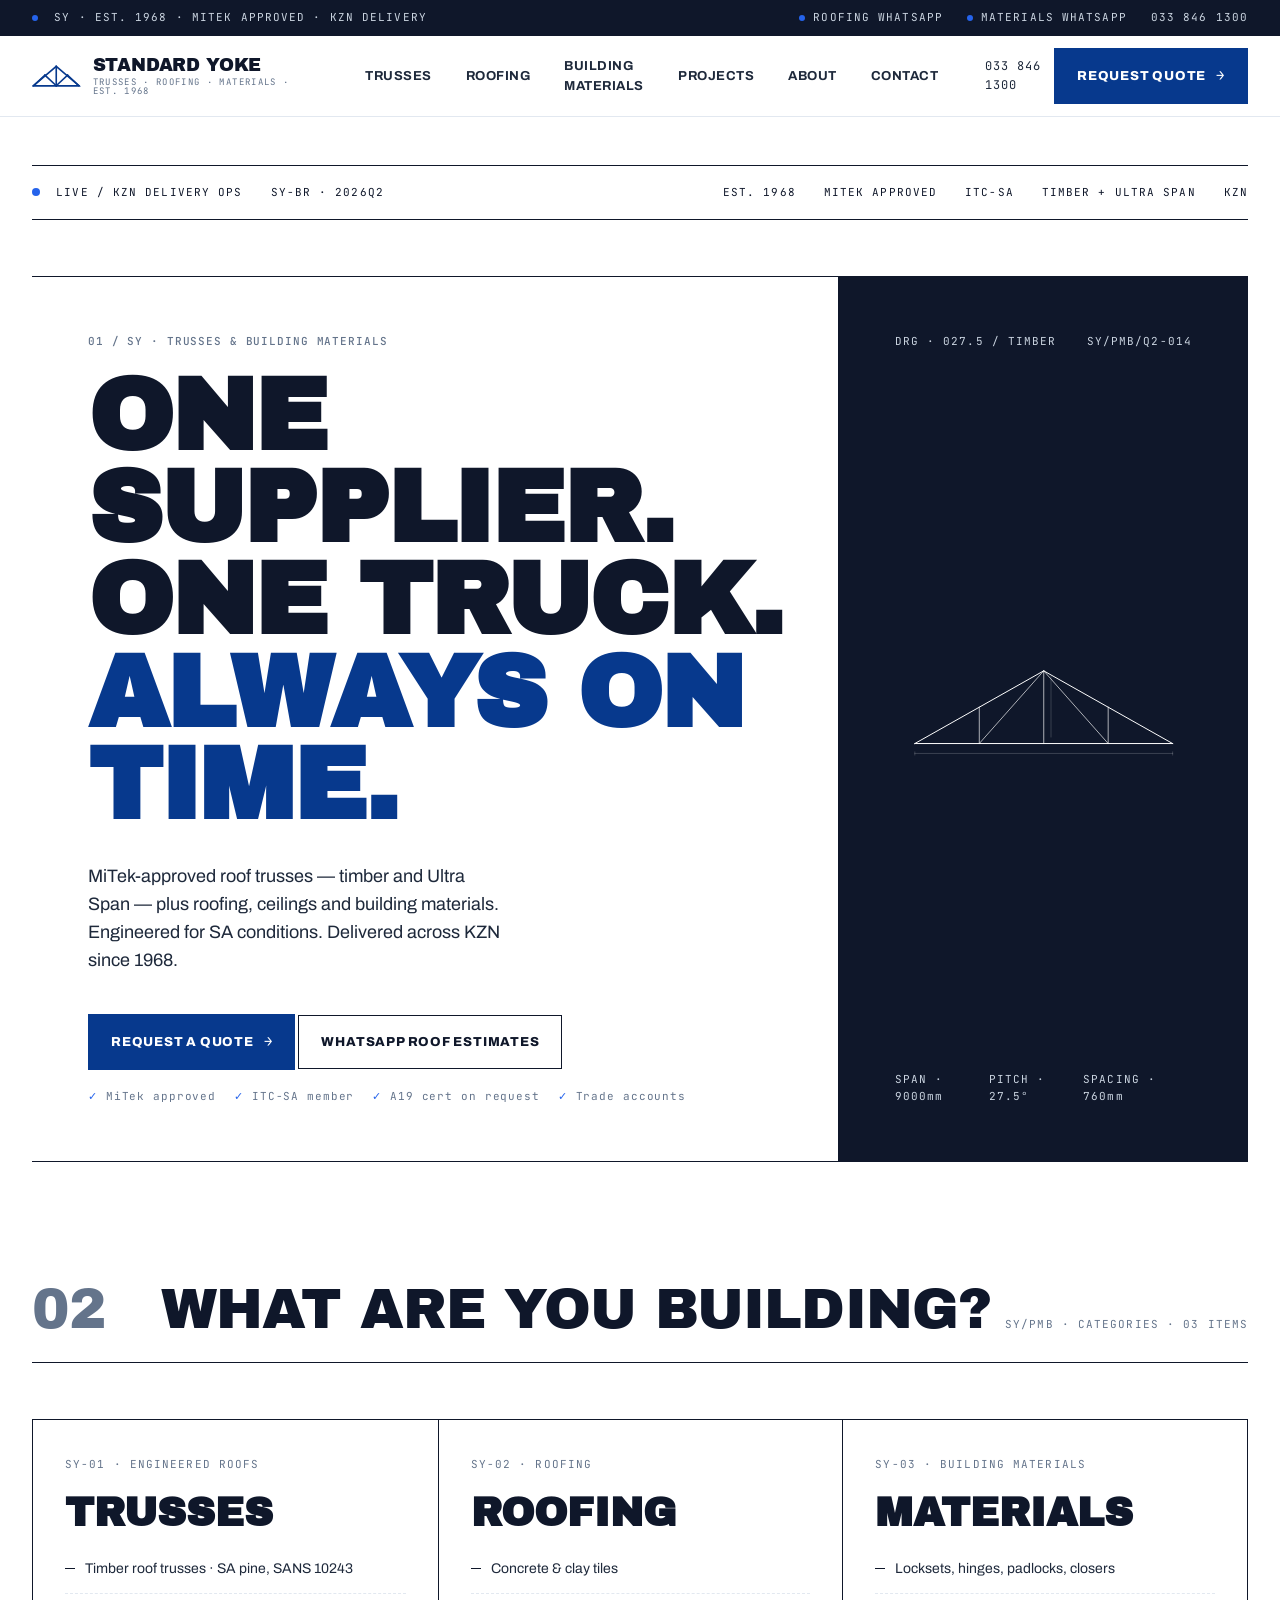
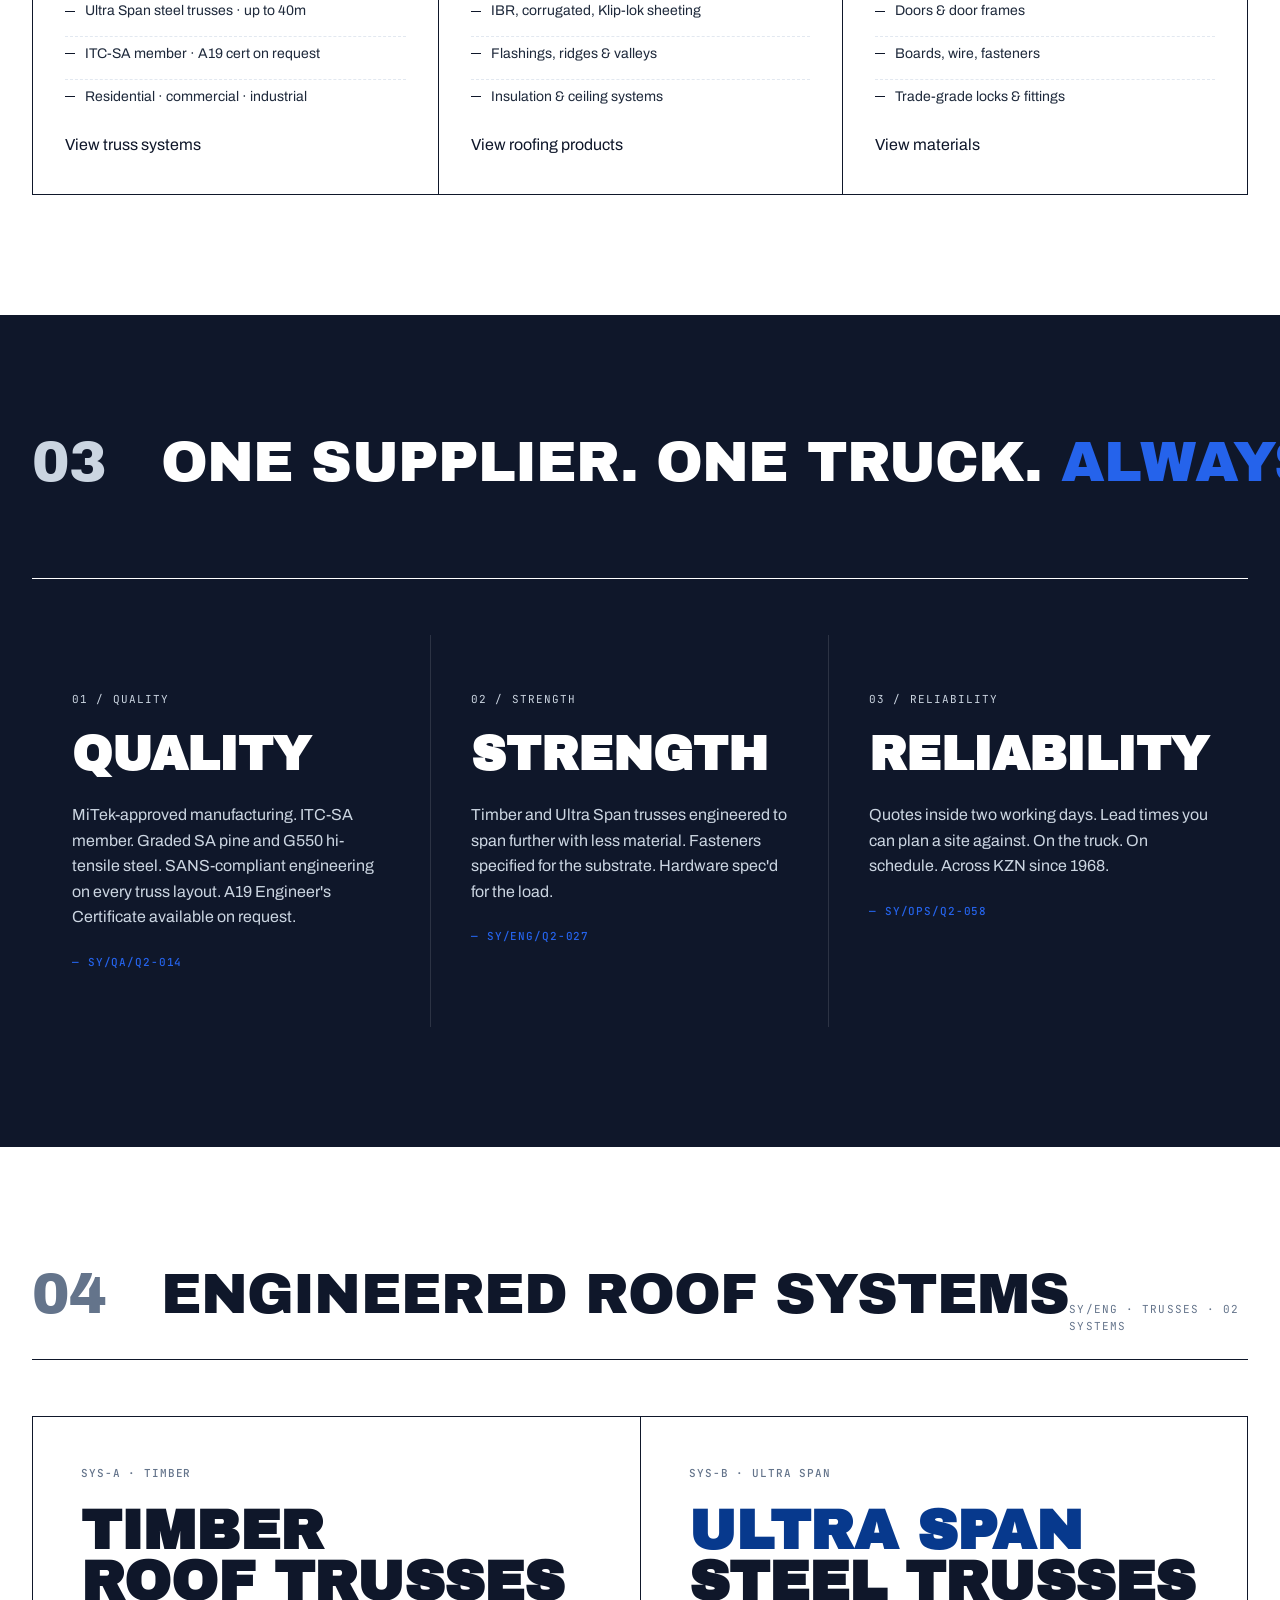
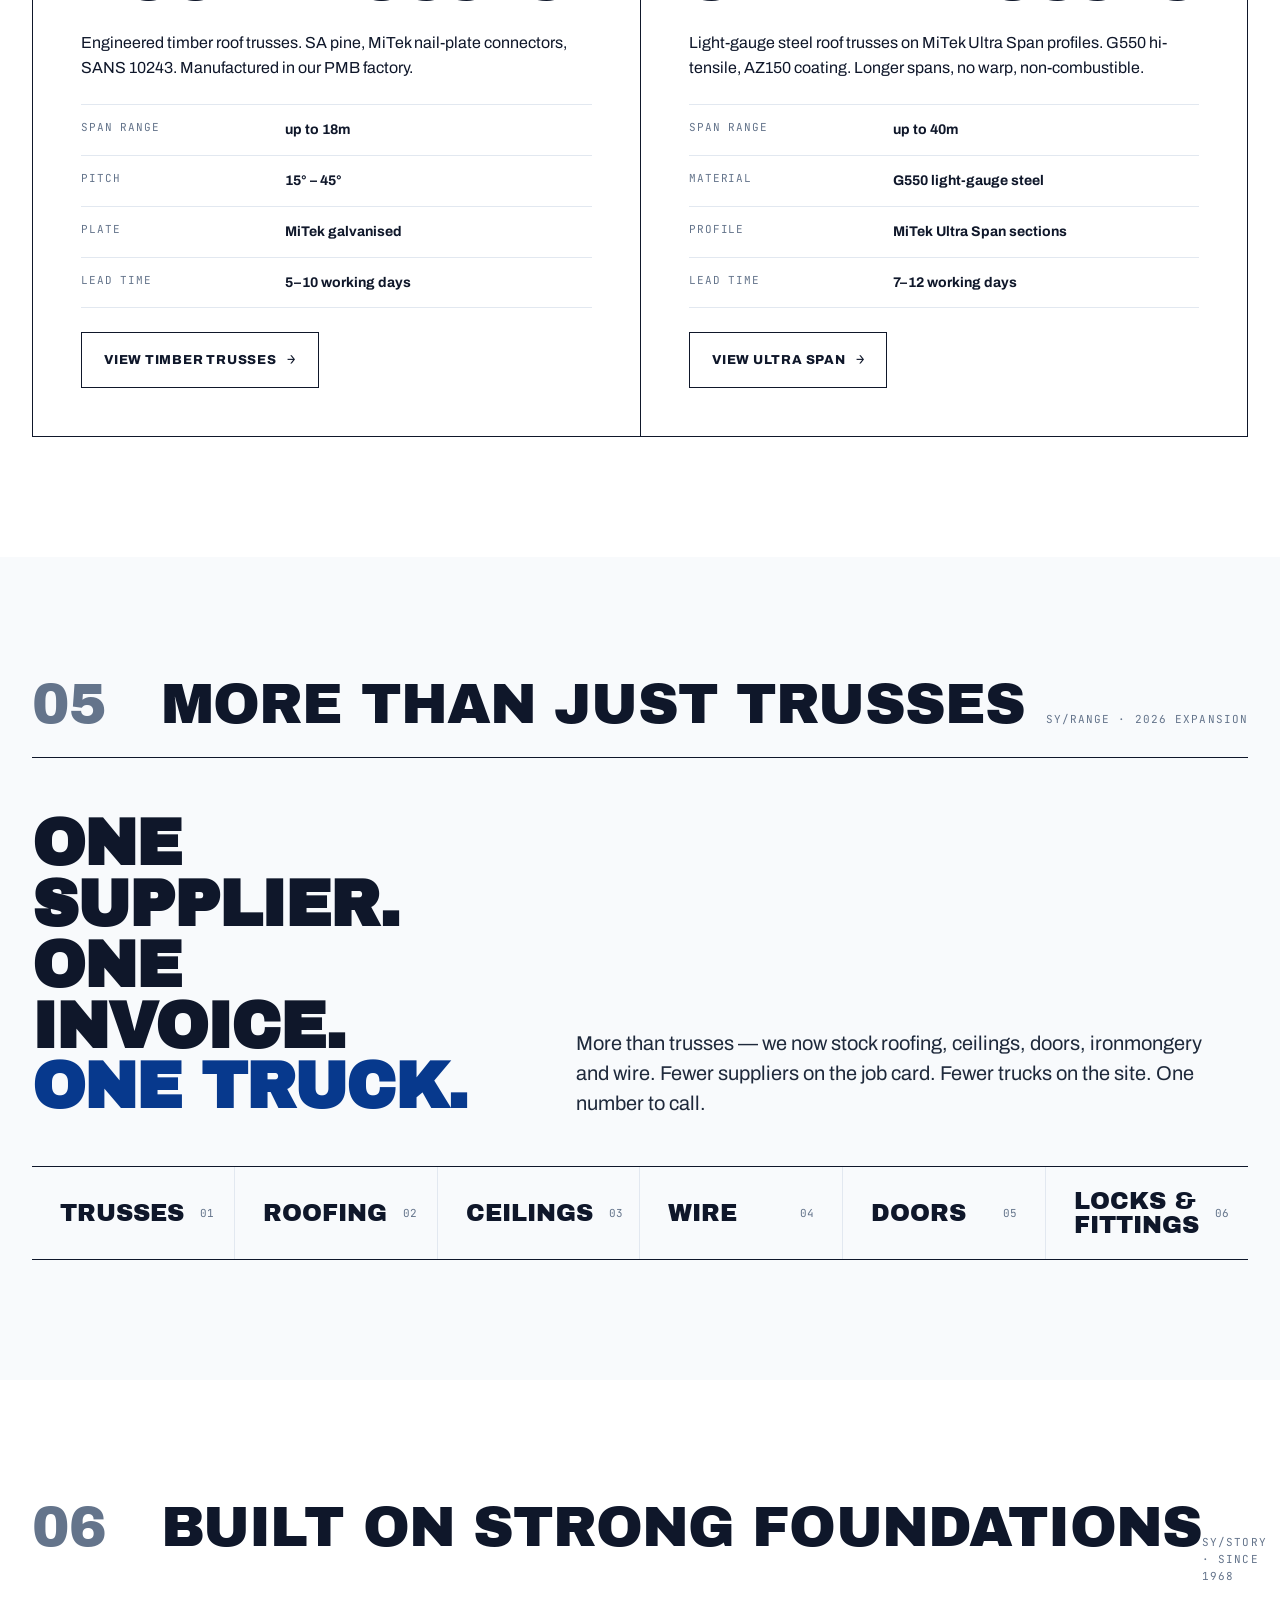
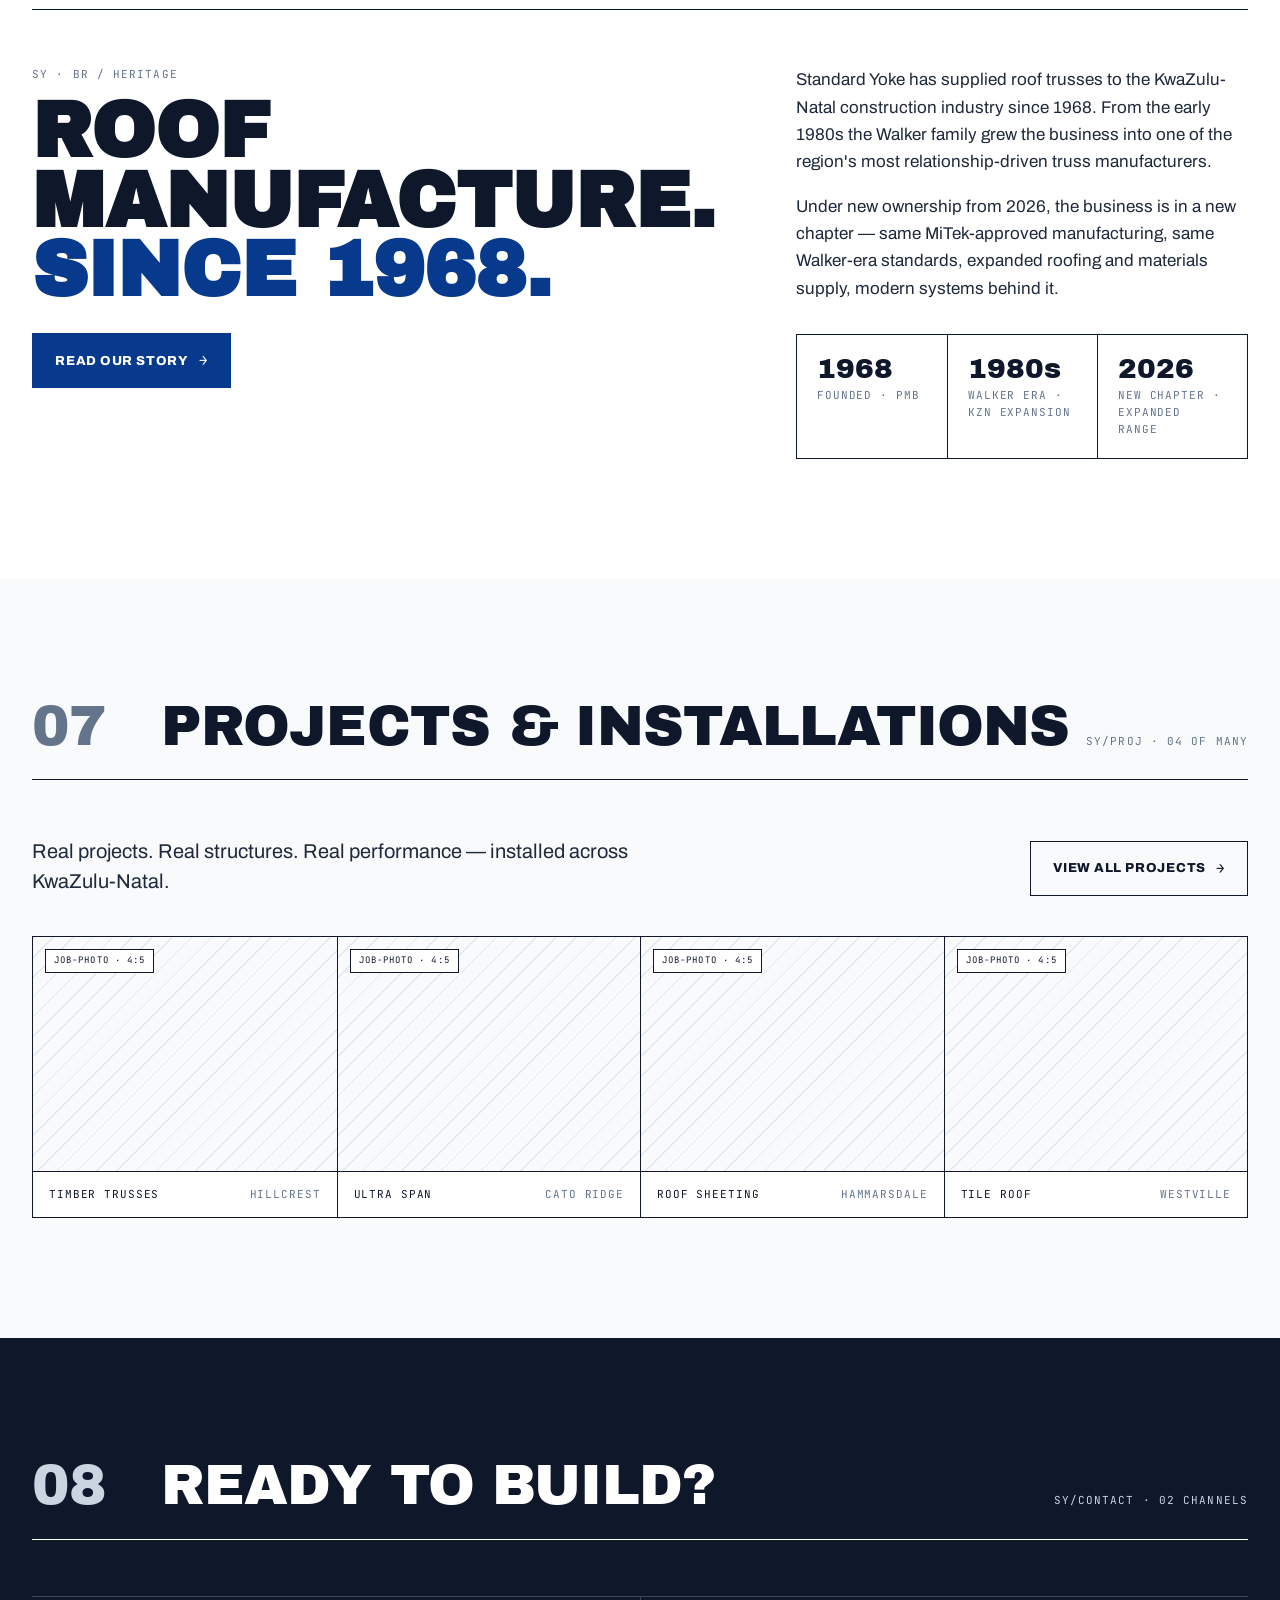
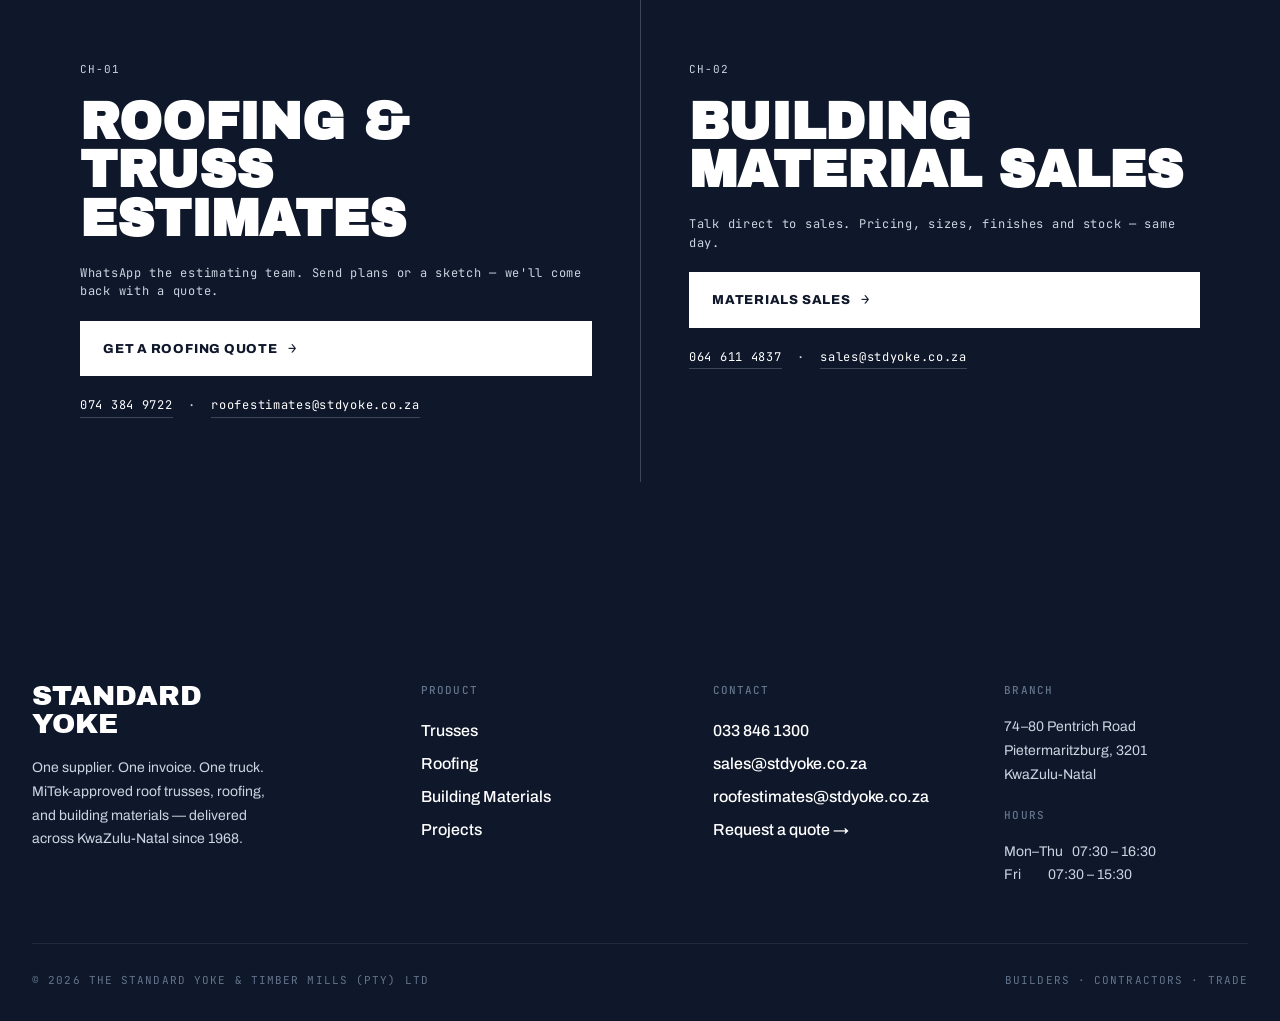
==== index.html @ b1dc8f54 "Add files via upload" ====
<!doctype html>
<html lang="en">
<head>
<meta charset="utf-8">
<meta name="viewport" content="width=device-width,initial-scale=1">
<title>Standard Yoke · Trusses & Building Materials · KZN since 1968</title>
<meta name="description" content="MiTek-approved timber and Ultra Span roof trusses, roofing, and building materials. One supplier. One invoice. One truck. KwaZulu-Natal.">
<link rel="preconnect" href="https://fonts.googleapis.com">
<link rel="preconnect" href="https://fonts.gstatic.com" crossorigin>
<link href="https://fonts.googleapis.com/css2?family=Archivo:wght@400;500;600;700;800&family=Archivo+Black&family=JetBrains+Mono:wght@400;500;600&display=swap" rel="stylesheet">
<link rel="stylesheet" href="styles.css">

<style>
/* =============== HOME PAGE — local styles =================== */

/* HERO shell ------------------------------------------------- */
.hero {
  position: relative;
  padding-top: 48px;
  padding-bottom: 0;
  overflow: hidden;
}
.hero .container { position: relative; }

/* Hero meta-bar (above all variants) */
.hero-meta {
  display: flex; align-items: center; justify-content: space-between;
  padding: 18px 0;
  border-top: 1px solid var(--ink);
  border-bottom: 1px solid var(--ink);
  font-family: var(--f-mono);
  font-size: 11px; letter-spacing: .1em; text-transform: uppercase;
  margin-bottom: 56px;
  gap: 16px;
  flex-wrap: wrap;
}
.hero-meta .left,
.hero-meta .right { display: flex; gap: 28px; flex-wrap: wrap; }
.hero-meta .blink {
  display: inline-block; width: 8px; height: 8px;
  background: var(--sky); border-radius: 50%;
  animation: blink 1.4s infinite;
}
@keyframes blink { 0%, 50% { opacity: 1; } 50.01%, 100% { opacity: .2; } }

/* ---- VARIANT 1 · Diagram (default) ---- */
.hero-v1 .layout {
  display: grid;
  grid-template-columns: 1fr;
  gap: 56px;
}
.hero-v1 .lede {
  display: grid;
  grid-template-columns: 1fr auto;
  gap: 56px;
  align-items: end;
  padding-bottom: 32px;
}
.hero-v1 .display {
  font-size: clamp(64px, 11vw, 168px);
  line-height: .85;
}
.hero-v1 .display .ink { color: var(--ink); }
.hero-v1 .display .yoke { color: var(--yoke); }
.hero-v1 .lede .sub {
  max-width: 36ch;
  font-size: 17px;
  line-height: 1.55;
  color: var(--ink-2);
}
.hero-v1 .lede .sub .mono { display: block; margin-bottom: 12px; color: var(--mute); }
.hero-v1 .diagram-wrap {
  position: relative;
  background: var(--snow);
  border: 1px solid var(--ink);
  padding: 36px 32px 28px;
  overflow: hidden;
}
.hero-v1 .diagram-wrap::before {
  content: "DRG-027.5 · TIMBER · 9000mm SPAN";
  position: absolute; top: 12px; left: 16px;
  font-family: var(--f-mono); font-size: 10px; letter-spacing: .12em;
  color: var(--mute);
}
.hero-v1 .diagram-wrap::after {
  content: "SY/PMB/Q2-027";
  position: absolute; bottom: 12px; right: 16px;
  font-family: var(--f-mono); font-size: 10px; letter-spacing: .12em;
  color: var(--mute);
}
.hero-v1 .hero-cta {
  display: flex; gap: 12px; align-items: center; flex-wrap: wrap;
}

/* ---- VARIANT 2 · Split ---- */
.hero-v2 .layout {
  display: grid;
  grid-template-columns: 7fr 5fr;
  gap: 0;
  border-top: 1px solid var(--ink);
  border-bottom: 1px solid var(--ink);
  min-height: 70vh;
}
.hero-v2 .layout > * { padding: 56px; }
.hero-v2 .copy {
  background: var(--white);
  display: flex; flex-direction: column; justify-content: space-between;
  gap: 40px;
}
.hero-v2 .copy .display { font-size: clamp(56px, 8vw, 128px); line-height: .9; }
.hero-v2 .copy .display .yoke { color: var(--yoke); }
.hero-v2 .copy .sub { font-size: 18px; line-height: 1.55; max-width: 42ch; color: var(--ink-2); }
.hero-v2 .diagram-side {
  background: var(--ink);
  border-left: 1px solid var(--ink);
  color: var(--white);
  position: relative;
  display: flex; flex-direction: column; gap: 24px;
}
.hero-v2 .diagram-side .label-row {
  display: flex; align-items: center; justify-content: space-between;
  font-family: var(--f-mono); font-size: 11px; letter-spacing: .1em;
  color: var(--hair-2);
}
.hero-v2 .diagram-side svg path,
.hero-v2 .diagram-side svg line { color: var(--white); }

/* ---- VARIANT 3 · Poster ---- */
.hero-v3 .layout { text-align: center; }
.hero-v3 .display-lg {
  font-size: clamp(80px, 15vw, 240px);
  line-height: .82;
  margin: 24px 0 0;
}
.hero-v3 .display-lg .yoke { color: var(--yoke); }
.hero-v3 .underline {
  height: 1px; background: var(--ink); width: 100%;
  margin: 32px 0;
  position: relative;
}
.hero-v3 .underline span {
  position: absolute; top: -10px; left: 50%; transform: translateX(-50%);
  background: var(--white); padding: 0 18px;
  font-family: var(--f-mono); font-size: 11px; letter-spacing: .3em; color: var(--ink);
}
.hero-v3 .sub { font-size: 18px; max-width: 56ch; margin: 0 auto; color: var(--ink-2); }
.hero-v3 .diagram-horizon {
  margin-top: 48px;
  border-top: 1px solid var(--ink);
  background: var(--snow);
  padding: 32px 0 0;
  position: relative;
}
.hero-v3 .diagram-horizon::before, .hero-v3 .diagram-horizon::after {
  content: ""; position: absolute; top: 0; width: 1px; height: 100%; background: var(--ink);
}
.hero-v3 .diagram-horizon::before { left: 0; }
.hero-v3 .diagram-horizon::after { right: 0; }
.hero-v3 .cta-row {
  display: flex; justify-content: center; gap: 12px; margin-top: 28px;
  flex-wrap: wrap;
}

/* Show only active variant */
body[data-hero="diagram"] .hero-v2,
body[data-hero="diagram"] .hero-v3 { display: none; }
body[data-hero="split"]   .hero-v1,
body[data-hero="split"]   .hero-v3 { display: none; }
body[data-hero="poster"]  .hero-v1,
body[data-hero="poster"]  .hero-v2 { display: none; }

/* =============== Truss diagram SVG animation =================== */
.truss-svg { width: 100%; height: auto; display: block; }
.truss-svg .chord, .truss-svg .web, .truss-svg .dim-line { fill: none; stroke-linecap: square; }
.truss-svg .chord { stroke-width: 3; }
.truss-svg .web   { stroke-width: 2; }
.truss-svg .dim-line { stroke-width: 1; }
.truss-svg .dim-tick { stroke-width: 1; }
.truss-svg .label { font-family: var(--f-mono); font-size: 11px; letter-spacing: .08em; fill: currentColor; text-transform: uppercase; }
.truss-svg .joint { fill: var(--sky); stroke: currentColor; stroke-width: 1; }

/* draw-on animation */
@keyframes drawIn { to { stroke-dashoffset: 0; } }
@keyframes fadeIn { from { opacity: 0; transform: translateY(4px);} to { opacity: 1; transform: translateY(0);} }
@keyframes pulse  { 0%, 100% { transform: scale(1); opacity: 1; } 50% { transform: scale(1.4); opacity: .5; } }

.truss-svg .chord, .truss-svg .web, .truss-svg .dim-line {
  stroke-dasharray: 1000; stroke-dashoffset: 1000;
  animation: drawIn 1.6s var(--ease) forwards;
}
.truss-svg .web        { animation-delay: .45s; animation-duration: 1.3s; }
.truss-svg .dim-line   { animation-delay: 1.4s; animation-duration: .9s; }
.truss-svg .label, .truss-svg .joint {
  opacity: 0; animation: fadeIn .6s var(--ease) forwards;
  animation-delay: 1.8s;
  transform-box: fill-box; transform-origin: center;
}
.truss-svg .label.delay-2 { animation-delay: 2.1s; }
.truss-svg .label.delay-3 { animation-delay: 2.4s; }
.truss-svg .joint { animation: pulse 3.4s var(--ease) infinite; animation-delay: 2.6s; }
.truss-svg .joint.j2 { animation-delay: 2.9s; }
.truss-svg .joint.j3 { animation-delay: 3.2s; }

/* On-trust pill list */
.trust-row {
  display: flex; align-items: center; gap: 18px; flex-wrap: wrap;
  font-family: var(--f-mono); font-size: 11px; letter-spacing: .08em; color: var(--mute);
}
.trust-row .check { color: var(--sky); }

/* =============== Section: What are you building =================== */
.product-grid { display: grid; grid-template-columns: repeat(3, 1fr); gap: 0; border: 1px solid var(--ink); }
.product-grid > article {
  padding: 36px 32px;
  border-left: 1px solid var(--ink);
  display: flex; flex-direction: column; gap: 20px;
  background: var(--white);
  position: relative;
  transition: background .25s var(--ease);
}
.product-grid > article:first-child { border-left: 0; }
.product-grid > article:hover { background: var(--snow); }
.product-grid .ix {
  font-family: var(--f-mono); font-size: 11px; letter-spacing: .1em; color: var(--mute);
}
.product-grid h3 {
  font-family: var(--f-display);
  font-size: 40px; line-height: .95;
  text-transform: uppercase; margin: 0;
}
.product-grid ul { display: grid; gap: 8px; }
.product-grid li {
  display: flex; align-items: center; gap: 10px;
  font-size: 14px; color: var(--ink-2);
  padding: 6px 0;
  border-top: 1px dashed var(--hair);
}
.product-grid li:first-child { border-top: 0; }
.product-grid li::before {
  content: ""; width: 10px; height: 1px; background: var(--ink); flex-shrink: 0;
}
.product-grid .card-cta { margin-top: auto; }

@media (max-width: 900px) {
  .product-grid { grid-template-columns: 1fr; }
  .product-grid > article { border-left: 0; border-top: 1px solid var(--ink); }
  .product-grid > article:first-child { border-top: 0; }
}

/* =============== Pillars (Quality · Strength · Reliability) =================== */
.pillars {
  display: grid; grid-template-columns: repeat(3, 1fr); gap: 0;
}
.pillars .pillar {
  padding: 56px 40px;
  border-left: 1px solid rgba(255,255,255,.12);
  display: flex; flex-direction: column; gap: 24px;
}
.pillars .pillar:first-child { border-left: 0; }
.pillars .pillar .ix { font-family: var(--f-mono); font-size: 11px; letter-spacing: .1em; color: var(--hair-2); }
.pillars .pillar h3 {
  font-family: var(--f-display); font-size: 48px; line-height: .95; text-transform: uppercase;
}
.pillars .pillar .blink { color: var(--sky); }
.pillars .pillar p { color: var(--hair-2); line-height: 1.6; }

@media (max-width: 900px) {
  .pillars { grid-template-columns: 1fr; }
  .pillars .pillar { border-left: 0; border-top: 1px solid rgba(255,255,255,.12); padding: 40px 24px; }
  .pillars .pillar:first-child { border-top: 0; }
}

/* =============== Engineered systems split =================== */
.systems {
  display: grid; grid-template-columns: 1fr 1fr; gap: 0;
  border: 1px solid var(--ink);
  background: var(--white);
}
.systems > .col {
  padding: 48px;
  border-left: 1px solid var(--ink);
  display: flex; flex-direction: column; gap: 24px;
}
.systems > .col:first-child { border-left: 0; }
.systems h3 {
  font-family: var(--f-display); font-size: 56px; line-height: .9; text-transform: uppercase;
}
.systems .yoke { color: var(--yoke); }

@media (max-width: 900px) {
  .systems { grid-template-columns: 1fr; }
  .systems > .col { border-left: 0; border-top: 1px solid var(--ink); padding: 32px; }
  .systems > .col:first-child { border-top: 0; }
}

/* =============== Product strip (every category) =================== */
.range-strip {
  display: flex; gap: 0; flex-wrap: wrap;
  border-top: 1px solid var(--ink);
  border-bottom: 1px solid var(--ink);
}
.range-strip .chip {
  padding: 22px 28px;
  font-family: var(--f-display);
  font-size: 24px; line-height: 1; text-transform: uppercase;
  border-right: 1px solid var(--hair);
  flex: 1; min-width: 160px;
  display: flex; align-items: center; justify-content: space-between; gap: 16px;
}
.range-strip .chip:last-child { border-right: 0; }
.range-strip .chip .num { font-family: var(--f-mono); font-size: 11px; color: var(--mute); }

/* =============== About strip =================== */
.about-grid {
  display: grid; grid-template-columns: 5fr 7fr; gap: 80px; align-items: start;
}
.about-grid .meta { font-family: var(--f-mono); font-size: 11px; letter-spacing: .1em; color: var(--mute); }
.about-grid h2 { font-family: var(--f-display); font-size: clamp(40px, 6vw, 96px); line-height: .9; text-transform: uppercase; }
.about-grid h2 .yoke { color: var(--yoke); }
.about-grid p { font-size: 17px; line-height: 1.6; color: var(--ink-2); }
.about-grid p + p { margin-top: 18px; }
.about-grid .timeline {
  display: grid; grid-template-columns: 1fr 1fr 1fr; gap: 0;
  margin-top: 32px; border: 1px solid var(--ink);
}
.about-grid .timeline .t {
  padding: 20px; border-left: 1px solid var(--ink);
  display: flex; flex-direction: column; gap: 4px;
}
.about-grid .timeline .t:first-child { border-left: 0; }
.about-grid .timeline .yr { font-family: var(--f-display); font-size: 28px; line-height: 1; }
.about-grid .timeline .ev { font-family: var(--f-mono); font-size: 11px; letter-spacing: .08em; color: var(--mute); text-transform: uppercase; }

@media (max-width: 900px) {
  .about-grid { grid-template-columns: 1fr; gap: 32px; }
  .about-grid .timeline { grid-template-columns: 1fr; }
  .about-grid .timeline .t { border-left: 0; border-top: 1px solid var(--ink); }
  .about-grid .timeline .t:first-child { border-top: 0; }
}

/* =============== Projects strip =================== */
.proj-strip {
  display: grid; grid-template-columns: repeat(4, 1fr); gap: 0;
  border: 1px solid var(--ink);
}
.proj-strip > .cell {
  border-left: 1px solid var(--ink);
  position: relative;
  background: var(--snow);
  min-height: 280px;
  display: flex; flex-direction: column;
}
.proj-strip > .cell:first-child { border-left: 0; }
.proj-strip .ph-fill {
  flex: 1;
  background:
    repeating-linear-gradient(135deg, var(--hair) 0 1px, transparent 1px 14px),
    var(--snow);
  position: relative;
}
.proj-strip .meta {
  padding: 14px 16px;
  font-family: var(--f-mono); font-size: 11px; letter-spacing: .08em; text-transform: uppercase;
  border-top: 1px solid var(--ink);
  display: flex; justify-content: space-between;
  background: var(--white);
}
.proj-strip .meta .cat { color: var(--ink); }
.proj-strip .meta .loc { color: var(--mute); }
.proj-strip .ph-tag {
  position: absolute; top: 12px; left: 12px;
  background: var(--white);
  border: 1px solid var(--ink);
  padding: 4px 8px;
  font-family: var(--f-mono); font-size: 9px; letter-spacing: .12em;
}

@media (max-width: 900px) {
  .proj-strip { grid-template-columns: 1fr 1fr; }
  .proj-strip > .cell:nth-child(3) { border-left: 0; border-top: 1px solid var(--ink); }
  .proj-strip > .cell:nth-child(4) { border-top: 1px solid var(--ink); }
}
@media (max-width: 600px) {
  .proj-strip { grid-template-columns: 1fr; }
  .proj-strip > .cell { border-left: 0; border-top: 1px solid var(--ink); }
  .proj-strip > .cell:first-child { border-top: 0; }
}

/* =============== CTA double =================== */
.cta-pair {
  display: grid; grid-template-columns: 1fr 1fr; gap: 0;
  border-top: 1px solid rgba(255,255,255,.2);
}
.cta-pair > .box {
  padding: 64px 48px;
  border-left: 1px solid rgba(255,255,255,.2);
  display: flex; flex-direction: column; gap: 20px;
}
.cta-pair > .box:first-child { border-left: 0; }
.cta-pair .ix { font-family: var(--f-mono); font-size: 11px; letter-spacing: .1em; color: var(--hair-2); }
.cta-pair h3 { font-family: var(--f-display); font-size: clamp(36px, 4vw, 56px); line-height: .95; text-transform: uppercase; }
.cta-pair .info { font-family: var(--f-mono); font-size: 12px; letter-spacing: .06em; color: var(--hair-2); }
.cta-pair .info a { color: var(--white); border-bottom: 1px solid rgba(255,255,255,.2); padding-bottom: 2px; display: inline-block; }

@media (max-width: 900px) {
  .cta-pair { grid-template-columns: 1fr; }
  .cta-pair > .box { border-left: 0; border-top: 1px solid rgba(255,255,255,.2); padding: 40px 24px; }
  .cta-pair > .box:first-child { border-top: 0; }
}
</style>
</head>
<body data-screen-label="Home">

<div id="sy-header"></div>

<main>

<!-- =========================================================
     HERO — three variants (data-hero on body chooses one)
     ========================================================= -->
<section class="hero" data-page="index" data-screen-label="Hero">
  <div class="container">

    <div class="hero-meta">
      <div class="left">
        <span><span class="blink"></span> &nbsp;LIVE / KZN DELIVERY OPS</span>
        <span>SY-BR · 2026Q2</span>
      </div>
      <div class="right">
        <span>EST. 1968</span>
        <span>MITEK APPROVED</span>
        <span>ITC-SA</span>
        <span>TIMBER + ULTRA SPAN</span>
        <span>KZN</span>
      </div>
    </div>

    <!-- HERO · Split ------------------------------------- -->
    <div class="hero-v2">
      <div class="layout">
        <div class="copy">
          <div>
            <div class="mono" style="margin-bottom:20px;color:var(--mute)">01 / SY · TRUSSES &amp; BUILDING MATERIALS</div>
            <h1 class="display">
              ONE SUPPLIER.<br>
              ONE&nbsp;TRUCK.<br>
              <span class="yoke">ALWAYS ON TIME.</span>
            </h1>
            <p class="sub" style="margin-top:32px">
              MiTek-approved roof trusses — timber and Ultra Span — plus roofing,
              ceilings and building materials. Engineered for SA conditions.
              Delivered across KZN since 1968.
            </p>
          </div>
          <div>
            <div class="hero-cta" style="margin-bottom:18px">
              <a class="btn" href="contact.html">Request a quote <span class="arrow">→</span></a>
              <a class="btn btn--ghost" href="https://wa.me/27743849722">WhatsApp Roof Estimates</a>
            </div>
            <div class="trust-row">
              <span><span class="check">✓</span> MiTek approved</span>
              <span><span class="check">✓</span> ITC-SA member</span>
              <span><span class="check">✓</span> A19 cert on request</span>
              <span><span class="check">✓</span> Trade accounts</span>
            </div>
          </div>
        </div>
        <div class="diagram-side">
          <div class="label-row">
            <span>DRG · 027.5 / TIMBER</span>
            <span>SY/PMB/Q2-014</span>
          </div>
          <div id="truss-stage-2" style="flex:1; display:flex; align-items:center;"></div>
          <div class="label-row">
            <span>SPAN · 9000mm</span>
            <span>PITCH · 27.5°</span>
            <span>SPACING · 760mm</span>
          </div>
        </div>
      </div>
    </div>

  </div>
</section>

<!-- =========================================================
     What are you building? — 3 product categories
     ========================================================= -->
<section data-screen-label="Categories">
  <div class="container">
    <div class="section-head">
      <div class="num"><span>02</span> &nbsp; WHAT ARE YOU BUILDING?</div>
      <div class="meta">SY/PMB · CATEGORIES · 03 ITEMS</div>
    </div>

    <div class="product-grid">
      <article>
        <div class="ix">SY-01 · ENGINEERED ROOFS</div>
        <h3>Trusses</h3>
        <ul>
          <li>Timber roof trusses · SA pine, SANS 10243</li>
          <li>Ultra Span steel trusses · up to 40m</li>
          <li>ITC-SA member · A19 cert on request</li>
          <li>Residential · commercial · industrial</li>
        </ul>
        <a class="card-cta" href="trusses.html">View truss systems</a>
      </article>
      <article>
        <div class="ix">SY-02 · ROOFING</div>
        <h3>Roofing</h3>
        <ul>
          <li>Concrete &amp; clay tiles</li>
          <li>IBR, corrugated, Klip-lok sheeting</li>
          <li>Flashings, ridges &amp; valleys</li>
          <li>Insulation &amp; ceiling systems</li>
        </ul>
        <a class="card-cta" href="roofing.html">View roofing products</a>
      </article>
      <article>
        <div class="ix">SY-03 · BUILDING MATERIALS</div>
        <h3>Materials</h3>
        <ul>
          <li>Locksets, hinges, padlocks, closers</li>
          <li>Doors &amp; door frames</li>
          <li>Boards, wire, fasteners</li>
          <li>Trade-grade locks &amp; fittings</li>
        </ul>
        <a class="card-cta" href="building-materials.html">View materials</a>
      </article>
    </div>
  </div>
</section>

<!-- =========================================================
     Why builders choose us — Pillars on Ink
     ========================================================= -->
<section class="surface--ink" data-screen-label="Pillars">
  <div class="container">
    <div class="section-head" style="border-color:var(--white)">
      <div class="num"><span style="color:var(--hair-2)">03</span> &nbsp; <span style="color:var(--white)">ONE SUPPLIER. ONE TRUCK. <span style="color:var(--sky)">ALWAYS ON TIME.</span></span></div>
      <div class="meta" style="color:var(--hair-2)">SY-BR · WHY-CHOOSE · 2026Q2</div>
    </div>

    <div class="pillars">
      <div class="pillar">
        <div class="ix">01 / QUALITY</div>
        <h3>Quality</h3>
        <p>MiTek-approved manufacturing. ITC-SA member. Graded SA pine and G550 hi-tensile steel. SANS-compliant engineering on every truss layout. A19 Engineer's Certificate available on request.</p>
        <div class="mono" style="color:var(--sky)">— SY/QA/Q2-014</div>
      </div>
      <div class="pillar">
        <div class="ix">02 / STRENGTH</div>
        <h3>Strength</h3>
        <p>Timber and Ultra Span trusses engineered to span further with less material. Fasteners specified for the substrate. Hardware spec'd for the load.</p>
        <div class="mono" style="color:var(--sky)">— SY/ENG/Q2-027</div>
      </div>
      <div class="pillar">
        <div class="ix">03 / RELIABILITY</div>
        <h3>Reliability</h3>
        <p>Quotes inside two working days. Lead times you can plan a site against. On the truck. On schedule. Across KZN since 1968.</p>
        <div class="mono" style="color:var(--sky)">— SY/OPS/Q2-058</div>
      </div>
    </div>
  </div>
</section>

<!-- =========================================================
     Engineered Roof Systems — Timber & Ultra Span
     ========================================================= -->
<section data-screen-label="Systems">
  <div class="container">
    <div class="section-head">
      <div class="num"><span>04</span> &nbsp; ENGINEERED ROOF SYSTEMS</div>
      <div class="meta">SY/ENG · TRUSSES · 02 SYSTEMS</div>
    </div>

    <div class="systems">
      <div class="col">
        <div class="mono" style="color:var(--mute)">SYS-A · TIMBER</div>
        <h3>Timber<br>Roof Trusses</h3>
        <p>Engineered timber roof trusses. SA pine, MiTek nail-plate connectors, SANS 10243. Manufactured in our PMB factory.</p>
        <table class="spec-table">
          <tr><td>Span range</td><td>up to 18m</td></tr>
          <tr><td>Pitch</td><td>15° – 45°</td></tr>
          <tr><td>Plate</td><td>MiTek galvanised</td></tr>
          <tr><td>Lead time</td><td>5–10 working days</td></tr>
        </table>
        <a class="btn btn--ghost" href="trusses.html#timber" style="margin-top:auto;width:fit-content">View Timber Trusses <span class="arrow">→</span></a>
      </div>
      <div class="col">
        <div class="mono" style="color:var(--mute)">SYS-B · ULTRA SPAN</div>
        <h3><span class="yoke">Ultra Span</span><br>Steel Trusses</h3>
        <p>Light-gauge steel roof trusses on MiTek Ultra Span profiles. G550 hi-tensile, AZ150 coating. Longer spans, no warp, non-combustible.</p>
        <table class="spec-table">
          <tr><td>Span range</td><td>up to 40m</td></tr>
          <tr><td>Material</td><td>G550 light-gauge steel</td></tr>
          <tr><td>Profile</td><td>MiTek Ultra Span sections</td></tr>
          <tr><td>Lead time</td><td>7–12 working days</td></tr>
        </table>
        <a class="btn btn--ghost" href="trusses.html#ultraspan" style="margin-top:auto;width:fit-content">View Ultra Span <span class="arrow">→</span></a>
      </div>
    </div>
  </div>
</section>

<!-- =========================================================
     More than just trusses — Range strip
     ========================================================= -->
<section class="surface--snow" data-screen-label="Range">
  <div class="container">
    <div class="section-head">
      <div class="num"><span>05</span> &nbsp; MORE THAN JUST TRUSSES</div>
      <div class="meta">SY/RANGE · 2026 EXPANSION</div>
    </div>

    <div style="display:grid;grid-template-columns:5fr 7fr;gap:64px;align-items:end;margin-bottom:48px">
      <div>
        <h2 class="h1" style="margin:0">One supplier.<br>One invoice.<br><span style="color:var(--yoke)">One truck.</span></h2>
      </div>
      <p class="lead">More than trusses — we now stock roofing, ceilings, doors, ironmongery and wire. Fewer suppliers on the job card. Fewer trucks on the site. One number to call.</p>
    </div>

    <div class="range-strip">
      <div class="chip"><span>Trusses</span><span class="num">01</span></div>
      <div class="chip"><span>Roofing</span><span class="num">02</span></div>
      <div class="chip"><span>Ceilings</span><span class="num">03</span></div>
      <div class="chip"><span>Wire</span><span class="num">04</span></div>
      <div class="chip"><span>Doors</span><span class="num">05</span></div>
      <div class="chip"><span>Locks &amp; Fittings</span><span class="num">06</span></div>
    </div>
  </div>
</section>

<!-- =========================================================
     About / Heritage
     ========================================================= -->
<section data-screen-label="About">
  <div class="container">
    <div class="section-head">
      <div class="num"><span>06</span> &nbsp; BUILT ON STRONG FOUNDATIONS</div>
      <div class="meta">SY/STORY · SINCE 1968</div>
    </div>

    <div class="about-grid">
      <div>
        <div class="meta" style="margin-bottom:14px">SY · BR / HERITAGE</div>
        <h2>Roof manufacture.<br><span class="yoke">Since 1968.</span></h2>
        <a class="btn" href="about.html" style="margin-top:28px">Read our story <span class="arrow">→</span></a>
      </div>
      <div>
        <p>Standard Yoke has supplied roof trusses to the KwaZulu-Natal construction industry since 1968. From the early 1980s the Walker family grew the business into one of the region's most relationship-driven truss manufacturers.</p>
        <p>Under new ownership from 2026, the business is in a new chapter — same MiTek-approved manufacturing, same Walker-era standards, expanded roofing and materials supply, modern systems behind it.</p>
        <div class="timeline">
          <div class="t"><div class="yr">1968</div><div class="ev">Founded · PMB</div></div>
          <div class="t"><div class="yr">1980s</div><div class="ev">Walker era · KZN expansion</div></div>
          <div class="t"><div class="yr">2026</div><div class="ev">New chapter · expanded range</div></div>
        </div>
      </div>
    </div>
  </div>
</section>

<!-- =========================================================
     Projects & installations
     ========================================================= -->
<section class="surface--snow" data-screen-label="Projects">
  <div class="container">
    <div class="section-head">
      <div class="num"><span>07</span> &nbsp; PROJECTS &amp; INSTALLATIONS</div>
      <div class="meta">SY/PROJ · 04 OF MANY</div>
    </div>

    <div style="margin-bottom:40px;display:flex;justify-content:space-between;gap:32px;align-items:end;flex-wrap:wrap">
      <p class="lead" style="margin:0">Real projects. Real structures. Real performance — installed across KwaZulu-Natal.</p>
      <a href="projects.html" class="btn btn--ghost">View all projects <span class="arrow">→</span></a>
    </div>

    <div class="proj-strip">
      <div class="cell">
        <div class="ph-fill"><span class="ph-tag">JOB-PHOTO · 4:5</span></div>
        <div class="meta"><span class="cat">Timber trusses</span><span class="loc">Hillcrest</span></div>
      </div>
      <div class="cell">
        <div class="ph-fill"><span class="ph-tag">JOB-PHOTO · 4:5</span></div>
        <div class="meta"><span class="cat">Ultra Span</span><span class="loc">Cato Ridge</span></div>
      </div>
      <div class="cell">
        <div class="ph-fill"><span class="ph-tag">JOB-PHOTO · 4:5</span></div>
        <div class="meta"><span class="cat">Roof sheeting</span><span class="loc">Hammarsdale</span></div>
      </div>
      <div class="cell">
        <div class="ph-fill"><span class="ph-tag">JOB-PHOTO · 4:5</span></div>
        <div class="meta"><span class="cat">Tile roof</span><span class="loc">Westville</span></div>
      </div>
    </div>
  </div>
</section>

<!-- =========================================================
     CTA — Two channels
     ========================================================= -->
<section class="surface--ink" data-screen-label="CTA">
  <div class="container">
    <div class="section-head" style="border-color:var(--white)">
      <div class="num"><span style="color:var(--hair-2)">08</span> &nbsp; <span style="color:var(--white)">READY TO BUILD?</span></div>
      <div class="meta" style="color:var(--hair-2)">SY/CONTACT · 02 CHANNELS</div>
    </div>

    <div class="cta-pair">
      <div class="box">
        <div class="ix">CH-01</div>
        <h3>Roofing &amp;<br>Truss Estimates</h3>
        <p class="info">WhatsApp the estimating team. Send plans or a sketch — we'll come back with a quote.</p>
        <a class="btn btn--white" href="https://wa.me/27743849722">Get a roofing quote <span class="arrow">→</span></a>
        <div class="info">
          <a href="tel:+27743849722">074 384 9722</a> &nbsp;·&nbsp;
          <a href="mailto:roofestimates@stdyoke.co.za">roofestimates@stdyoke.co.za</a>
        </div>
      </div>
      <div class="box">
        <div class="ix">CH-02</div>
        <h3>Building<br>Material Sales</h3>
        <p class="info">Talk direct to sales. Pricing, sizes, finishes and stock — same day.</p>
        <a class="btn btn--white" href="https://wa.me/27646114837">Materials sales <span class="arrow">→</span></a>
        <div class="info">
          <a href="tel:+27646114837">064 611 4837</a> &nbsp;·&nbsp;
          <a href="mailto:sales@stdyoke.co.za">sales@stdyoke.co.za</a>
        </div>
      </div>
    </div>
  </div>
</section>

</main>

<div id="sy-footer"></div>

<!-- =========================================================
     Truss diagram SVG factory
     ========================================================= -->
<script>
function trussDiagram(opts) {
  opts = opts || {};
  const dark = !!opts.dark;
  const labels = opts.labels !== false;
  const w = 900, h = 360;
  // truss geometry (king-post fink-style)
  const px = 60, py = 280;            // bottom-left
  const qx = 840;                     // bottom-right
  const apex = { x: (px + qx) / 2, y: 60 };
  // bottom chord points
  const pL = { x: px, y: py };
  const pR = { x: qx, y: py };
  // top chord points (apex)
  const tA = apex;
  // intermediate top points (for fan web)
  const tL1 = { x: (pL.x + tA.x) / 2, y: (pL.y + tA.y) / 2 };
  const tR1 = { x: (pR.x + tA.x) / 2, y: (pR.y + tA.y) / 2 };
  // bottom intermediate points
  const bL1 = { x: pL.x + (pR.x - pL.x) * 0.25, y: py };
  const bR1 = { x: pL.x + (pR.x - pL.x) * 0.75, y: py };
  // king post
  const kingTop = tA, kingBot = { x: apex.x, y: py };

  const fg = dark ? '#ffffff' : '#0F172A';
  const acc = '#2563EB';
  const dim = dark ? 'rgba(255,255,255,.55)' : '#64748B';

  const lines = [];
  // top chords
  lines.push(`<path class="chord" stroke="${fg}" d="M ${pL.x} ${pL.y} L ${tA.x} ${tA.y} L ${pR.x} ${pR.y}"/>`);
  // bottom chord
  lines.push(`<path class="chord" stroke="${fg}" d="M ${pL.x} ${pL.y} L ${pR.x} ${pR.y}"/>`);
  // king post
  lines.push(`<path class="web" stroke="${fg}" d="M ${kingTop.x} ${kingTop.y} L ${kingBot.x} ${kingBot.y}"/>`);
  // fan webs
  lines.push(`<path class="web" stroke="${fg}" d="M ${tL1.x} ${tL1.y} L ${bL1.x} ${bL1.y}"/>`);
  lines.push(`<path class="web" stroke="${fg}" d="M ${tR1.x} ${tR1.y} L ${bR1.x} ${bR1.y}"/>`);
  // diagonal webs
  lines.push(`<path class="web" stroke="${fg}" d="M ${bL1.x} ${bL1.y} L ${tA.x} ${tA.y}"/>`);
  lines.push(`<path class="web" stroke="${fg}" d="M ${bR1.x} ${bR1.y} L ${tA.x} ${tA.y}"/>`);

  // joints (animated)
  const joints = [
    { x: tA.x, y: tA.y, c: '' },
    { x: kingBot.x, y: kingBot.y, c: 'j2' },
    { x: bL1.x, y: bL1.y, c: 'j2' },
    { x: bR1.x, y: bR1.y, c: 'j3' },
  ];

  // dimension lines + labels
  const dims = '';
  let svg = '';
  svg += `<svg class="truss-svg" viewBox="0 0 ${w} ${h}" xmlns="http://www.w3.org/2000/svg" style="color:${fg}">`;
  // dim line span (bottom)
  svg += `<g stroke="${dim}">`;
  svg += `<path class="dim-line" stroke="${dim}" d="M ${pL.x} ${py + 30} L ${pR.x} ${py + 30}"/>`;
  svg += `<path class="dim-tick" stroke="${dim}" d="M ${pL.x} ${py + 24} L ${pL.x} ${py + 36}"/>`;
  svg += `<path class="dim-tick" stroke="${dim}" d="M ${pR.x} ${py + 24} L ${pR.x} ${py + 36}"/>`;
  svg += `</g>`;
  // dim line pitch
  svg += `<g>`;
  svg += `<path class="dim-line" stroke="${dim}" d="M ${tA.x + 22} ${tA.y + 18} L ${tA.x + 22} ${py - 20}"/>`;
  svg += `</g>`;

  svg += lines.join('');

  // joints
  joints.forEach(j => {
    svg += `<circle class="joint ${j.c}" cx="${j.x}" cy="${j.y}" r="5" fill="${acc}" stroke="${fg}"/>`;
  });

  if (labels) {
    svg += `<text class="label" x="${pL.x + (pR.x - pL.x)/2}" y="${py + 50}" text-anchor="middle" fill="${dim}">SPAN · 9000mm</text>`;
    svg += `<text class="label delay-2" x="${tA.x + 30}" y="${(tA.y + py)/2}" fill="${dim}">PITCH 27.5°</text>`;
    svg += `<text class="label delay-3" x="${pL.x}" y="${pL.y + 70}" fill="${dim}">SY/PMB/Q2-014</text>`;
    svg += `<text class="label delay-3" x="${pR.x}" y="${pR.y + 70}" text-anchor="end" fill="${dim}">TIMBER · MITEK</text>`;
  }
  svg += `</svg>`;
  return svg;
}

// Mount diagrams
function mountAll() {
  const m1 = document.getElementById('truss-stage');
  if (m1) m1.innerHTML = trussDiagram({});
  const m2 = document.getElementById('truss-stage-2');
  if (m2) m2.innerHTML = trussDiagram({ dark: true, labels: false });
  const m3 = document.getElementById('truss-stage-3');
  if (m3) m3.innerHTML = trussDiagram({});
}
mountAll();

// re-mount on hero variant change so the draw-in animation replays
window.addEventListener('sy-tweaks', () => {
  // small timeout to let display swap settle
  setTimeout(mountAll, 50);
});
</script>

<script src="sy.js"></script>
<script>SY.init({ active: 'home' });</script>

</body>
</html>
---- styles.css ----
/* =========================================================================
   STANDARD YOKE — Design System
   SY-BR · WEB · 2026Q2
   ========================================================================= */

:root {
  /* Palette */
  --yoke:   #07398D;
  --ink:    #0F172A;
  --ink-2:  #1E293B;
  --sky:    #2563EB;
  --white:  #FFFFFF;
  --snow:   #F8FAFC;
  --hair:   #E2E8F0;
  --hair-2: #CBD5E1;
  --mute:   #64748B;

  /* Type */
  --f-display: "Archivo Black", "Arial Black", Arial, sans-serif;
  --f-sans:    "Archivo", system-ui, -apple-system, "Segoe UI", sans-serif;
  --f-mono:    "JetBrains Mono", ui-monospace, "SFMono-Regular", Menlo, monospace;

  /* Spacing — density-aware (overridden by [data-density]) */
  --space-section: 120px;
  --space-block:   56px;
  --space-row:     28px;

  /* Layout */
  --max:  1320px;
  --gutter: 32px;

  /* Lines */
  --rule: 1px solid var(--hair);
  --rule-2: 1px solid var(--ink);

  /* Easing */
  --ease: cubic-bezier(.2,.7,.2,1);
}

[data-density="tight"] {
  --space-section: 80px;
  --space-block:   36px;
  --space-row:     20px;
}

[data-density="loose"] {
  --space-section: 160px;
  --space-block:   72px;
  --space-row:     36px;
}

/* Reset --------------------------------------------------------------------- */
*, *::before, *::after { box-sizing: border-box; }
html { -webkit-text-size-adjust: 100%; }
body {
  margin: 0;
  font-family: var(--f-sans);
  font-size: 16px;
  line-height: 1.55;
  color: var(--ink);
  background: var(--white);
  -webkit-font-smoothing: antialiased;
}
img, svg { display: block; max-width: 100%; }
a { color: inherit; text-decoration: none; }
button { font: inherit; cursor: pointer; }
ul { padding: 0; margin: 0; list-style: none; }
h1, h2, h3, h4, p { margin: 0; }

/* Layout primitives --------------------------------------------------------- */
.container {
  max-width: var(--max);
  margin: 0 auto;
  padding: 0 var(--gutter);
}
.stack > * + * { margin-top: var(--space-row); }

/* Typography ---------------------------------------------------------------- */
.display {
  font-family: var(--f-display);
  font-weight: 900;
  font-size: clamp(56px, 9vw, 144px);
  line-height: .9;
  letter-spacing: -0.02em;
  text-transform: uppercase;
}
.display-lg {
  font-family: var(--f-display);
  font-weight: 900;
  font-size: clamp(72px, 12vw, 200px);
  line-height: .86;
  letter-spacing: -0.025em;
  text-transform: uppercase;
}
.h1 {
  font-family: var(--f-display);
  font-size: clamp(40px, 5vw, 72px);
  line-height: .95;
  letter-spacing: -0.015em;
  text-transform: uppercase;
}
.h2 {
  font-family: var(--f-display);
  font-size: clamp(28px, 3.4vw, 48px);
  line-height: 1;
  letter-spacing: -0.01em;
  text-transform: uppercase;
}
.h3 {
  font-family: var(--f-sans);
  font-weight: 800;
  font-size: 22px;
  line-height: 1.15;
  letter-spacing: -0.005em;
}
.lead {
  font-size: 20px;
  line-height: 1.5;
  color: var(--ink-2);
  max-width: 60ch;
}
.body { font-size: 16px; line-height: 1.6; color: var(--ink-2); }
.muted { color: var(--mute); }

.mono {
  font-family: var(--f-mono);
  font-size: 11px;
  letter-spacing: .08em;
  text-transform: uppercase;
  font-weight: 500;
  color: var(--ink);
}
.mono-sm { font-family: var(--f-mono); font-size: 10px; letter-spacing: .1em; text-transform: uppercase; color: var(--mute); }
.mono-lg { font-family: var(--f-mono); font-size: 13px; letter-spacing: .06em; text-transform: uppercase; color: var(--ink); }

/* Buttons ------------------------------------------------------------------- */
.btn {
  display: inline-flex; align-items: center; gap: 10px;
  padding: 16px 22px;
  font-family: var(--f-sans);
  font-weight: 800;
  font-size: 13px;
  letter-spacing: .06em;
  text-transform: uppercase;
  background: var(--yoke);
  color: var(--white);
  border: 1.5px solid var(--yoke);
  transition: transform .2s var(--ease), background .2s var(--ease), color .2s var(--ease);
  white-space: nowrap;
}
.btn:hover { background: var(--ink); border-color: var(--ink); }
.btn .arrow { font-family: var(--f-mono); font-size: 14px; transition: transform .2s var(--ease); }
.btn:hover .arrow { transform: translateX(4px); }

.btn--ghost { background: transparent; color: var(--ink); border-color: var(--ink); }
.btn--ghost:hover { background: var(--ink); color: var(--white); }

.btn--white  { background: var(--white); color: var(--ink); border-color: var(--white); }
.btn--white:hover { background: var(--sky); color: var(--white); border-color: var(--sky); }

.btn--sky    { background: var(--sky); border-color: var(--sky); }
.btn--sky:hover { background: var(--ink); border-color: var(--ink); }

.btn--wa { background: #25D366; border-color: #25D366; color: var(--ink); }
.btn--wa:hover { background: var(--ink); color: #25D366; border-color: var(--ink); }

/* Spec strip — datasheet callout row ---------------------------------------- */
.spec-strip {
  display: flex; align-items: center; gap: 0;
  border-top: 1px solid var(--ink);
  border-bottom: 1px solid var(--ink);
}
.spec-strip > .cell {
  flex: 1;
  padding: 16px 20px;
  border-left: 1px solid var(--hair);
}
.spec-strip > .cell:first-child { border-left: 0; }
.spec-strip .label { display: block; font-family: var(--f-mono); font-size: 10px; letter-spacing: .1em; text-transform: uppercase; color: var(--mute); margin-bottom: 4px; }
.spec-strip .value { font-family: var(--f-sans); font-weight: 700; font-size: 15px; color: var(--ink); }

/* Section header — "01 / TRUSSES" pattern ----------------------------------- */
.section-head {
  display: flex; align-items: baseline; justify-content: space-between;
  padding-bottom: 24px;
  border-bottom: 1px solid var(--ink);
  margin-bottom: var(--space-block);
}
.section-head .num {
  font-family: var(--f-display);
  font-size: clamp(36px, 4.4vw, 64px);
  white-space: nowrap;
  line-height: 1;
  letter-spacing: -0.015em;
  text-transform: uppercase;
}
.section-head .num span { color: var(--mute); }
.section-head .meta {
  font-family: var(--f-mono); font-size: 11px; letter-spacing: .1em;
  text-transform: uppercase; color: var(--mute);
}

/* Hatch divider ------------------------------------------------------------- */
.hatch {
  height: 14px;
  background-image: repeating-linear-gradient(
    -45deg,
    var(--ink) 0 2px,
    transparent 2px 8px
  );
}
.hatch--sky {
  background-image: repeating-linear-gradient(-45deg, var(--sky) 0 2px, transparent 2px 8px);
}
.hatch--white {
  background-image: repeating-linear-gradient(-45deg, var(--white) 0 2px, transparent 2px 8px);
}

/* Crosshair frame — corner markers ------------------------------------------ */
.cross-frame { position: relative; }
.cross-frame::before, .cross-frame::after,
.cross-frame > .ch-tr, .cross-frame > .ch-br {
  content: "";
  position: absolute;
  width: 14px; height: 14px;
  background:
    linear-gradient(currentColor, currentColor) center / 100% 1px no-repeat,
    linear-gradient(currentColor, currentColor) center / 1px 100% no-repeat;
  border-radius: 50%;
  border: 1px solid currentColor;
  color: var(--ink);
  opacity: .35;
}
.cross-frame::before { top: -7px; left: -7px; }
.cross-frame::after  { top: -7px; right: -7px; }
.cross-frame > .ch-tr { bottom: -7px; left: -7px; }
.cross-frame > .ch-br { bottom: -7px; right: -7px; }

/* Sections / surfaces ------------------------------------------------------- */
section { padding: var(--space-section) 0; }
section.compact { padding: var(--space-block) 0; }

.surface--snow { background: var(--snow); }
.surface--hair { background: var(--hair); }
.surface--ink  { background: var(--ink); color: var(--white); }
.surface--ink .muted { color: var(--hair-2); }
.surface--ink .mono { color: var(--hair-2); }
.surface--ink .mono-sm { color: var(--mute); }
.surface--ink .spec-strip { border-color: var(--white); }
.surface--ink .spec-strip > .cell { border-left-color: rgba(255,255,255,.15); }
.surface--ink .spec-strip .value { color: var(--white); }
.surface--ink .section-head { border-color: var(--white); }

.surface--yoke { background: var(--yoke); color: var(--white); }
.surface--yoke .muted { color: rgba(255,255,255,.7); }

/* Top utility bar ----------------------------------------------------------- */
.topbar {
  background: var(--ink);
  color: var(--hair-2);
  font-family: var(--f-mono);
  font-size: 11px;
  letter-spacing: .1em;
  text-transform: uppercase;
}
.topbar .container {
  display: flex; align-items: center; justify-content: space-between;
  gap: 24px; min-height: 36px;
  flex-wrap: wrap;
}
.topbar a { color: var(--hair-2); display: inline-flex; align-items: center; gap: 8px; }
.topbar a:hover { color: var(--white); }
.topbar .dot { width: 6px; height: 6px; background: var(--sky); border-radius: 50%; display: inline-block; }
.topbar .links { display: flex; gap: 24px; flex-wrap: wrap; }

/* Header / Nav -------------------------------------------------------------- */
.header { background: var(--white); border-bottom: 1px solid var(--hair); z-index: 30; }
body[data-header="sticky"] .header { position: sticky; top: 0; }
body[data-header="compact"] .nav { min-height: 64px; }
body[data-header="spacious"] .nav { min-height: 104px; }
.nav {
  display: flex; align-items: center; justify-content: space-between;
  gap: 32px; min-height: 80px;
}
.brand { display: flex; align-items: center; gap: 12px; }
.brand-mark { width: 56px; height: 32px; color: var(--yoke); }
.brand-text { font-family: var(--f-display); font-size: 18px; line-height: 1; letter-spacing: -.01em; }
.brand-text small { display: block; font-family: var(--f-mono); font-size: 9px; letter-spacing: .15em; color: var(--mute); margin-top: 4px; font-weight: 400; }

.menu { display: flex; gap: 4px; }
.menu a {
  display: inline-flex; align-items: center;
  padding: 10px 14px;
  font-family: var(--f-sans);
  font-weight: 700; font-size: 13px; letter-spacing: .04em;
  text-transform: uppercase;
  color: var(--ink-2);
  border: 1px solid transparent;
  transition: color .15s var(--ease), border-color .15s var(--ease);
}
.menu a:hover { color: var(--yoke); }
.menu a.is-active { color: var(--ink); border-color: var(--ink); }

.nav-cta { display: flex; align-items: center; gap: 12px; }
.nav-phone { font-family: var(--f-mono); font-size: 12px; letter-spacing: .08em; color: var(--ink-2); }

/* Mobile nav toggle */
.nav-toggle {
  display: none;
  background: none; border: 1px solid var(--ink); color: var(--ink);
  width: 40px; height: 40px; padding: 0;
  align-items: center; justify-content: center;
}
.nav-toggle svg { width: 20px; height: 20px; }

/* Footer -------------------------------------------------------------------- */
.footer { background: var(--ink); color: var(--hair-2); padding: 80px 0 32px; }
.footer .lockup { color: var(--white); font-family: var(--f-display); font-size: 28px; line-height: 1; }
.footer h4 { font-family: var(--f-mono); font-size: 11px; letter-spacing: .1em; color: var(--mute); text-transform: uppercase; margin-bottom: 16px; font-weight: 500; }
.footer a:hover { color: var(--sky); }
.footer .grid {
  display: grid; grid-template-columns: 1.4fr 1fr 1fr 1fr; gap: 48px;
  padding-bottom: 56px;
  border-bottom: 1px solid rgba(255,255,255,.08);
}
.footer .col p { color: var(--hair-2); line-height: 1.7; font-size: 14px; }
.footer .col a { display: block; padding: 4px 0; color: var(--white); font-weight: 500; }
.footer-base {
  display: flex; justify-content: space-between; align-items: center;
  padding-top: 28px;
  font-family: var(--f-mono); font-size: 11px; letter-spacing: .1em; text-transform: uppercase;
  color: var(--mute);
  flex-wrap: wrap; gap: 16px;
}
.footer-base a { color: var(--mute); }
.footer-base a:hover { color: var(--white); }

/* Cards --------------------------------------------------------------------- */
.card {
  background: var(--white);
  border: 1px solid var(--hair);
  padding: 28px;
  position: relative;
  transition: transform .25s var(--ease), border-color .25s var(--ease);
  display: flex; flex-direction: column; gap: 20px;
  min-height: 100%;
}
.card:hover { border-color: var(--ink); transform: translateY(-4px); }
.card .card-num { font-family: var(--f-mono); font-size: 11px; letter-spacing: .1em; color: var(--mute); }
.card .card-cta { font-family: var(--f-sans); font-weight: 800; font-size: 13px; letter-spacing: .05em; text-transform: uppercase; color: var(--yoke); display: inline-flex; gap: 6px; }
.card .card-cta::after { content: "→"; transition: transform .2s var(--ease); }
.card:hover .card-cta::after { transform: translateX(4px); }

/* Pill / chip --------------------------------------------------------------- */
.pill {
  display: inline-flex; align-items: center; gap: 8px;
  padding: 8px 14px;
  border: 1px solid var(--hair);
  font-family: var(--f-mono);
  font-size: 11px; letter-spacing: .08em; text-transform: uppercase;
  color: var(--ink);
}
.pill--solid { background: var(--ink); color: var(--white); border-color: var(--ink); }
.pill--blue  { background: var(--yoke); color: var(--white); border-color: var(--yoke); }
.pill--sky   { background: var(--sky); color: var(--white); border-color: var(--sky); }

/* Tag row ------------------------------------------------------------------- */
.taglist { display: flex; flex-wrap: wrap; gap: 8px; }

/* Forms --------------------------------------------------------------------- */
.field { display: flex; flex-direction: column; gap: 8px; }
.field label { font-family: var(--f-mono); font-size: 11px; letter-spacing: .1em; text-transform: uppercase; color: var(--mute); }
.field input, .field textarea, .field select {
  font: inherit;
  background: var(--white);
  border: 1px solid var(--hair);
  padding: 14px 16px;
  color: var(--ink);
  font-family: var(--f-sans);
  font-size: 15px;
  transition: border-color .15s var(--ease);
}
.field input:focus, .field textarea:focus, .field select:focus {
  outline: none; border-color: var(--ink);
}
.field--error input, .field--error textarea, .field--error select { border-color: #DC2626; }
.field .hint { font-family: var(--f-mono); font-size: 10px; letter-spacing: .08em; color: var(--mute); text-transform: uppercase; }

/* Specs row — used on PDP-style pages --------------------------------------- */
.spec-table { width: 100%; border-collapse: collapse; }
.spec-table tr { border-top: 1px solid var(--hair); }
.spec-table tr:last-child { border-bottom: 1px solid var(--hair); }
.spec-table td { padding: 14px 0; font-size: 14px; vertical-align: top; }
.spec-table td:first-child { font-family: var(--f-mono); font-size: 11px; letter-spacing: .08em; text-transform: uppercase; color: var(--mute); width: 40%; }
.spec-table td:last-child { font-weight: 700; color: var(--ink); }

/* Placeholder image --------------------------------------------------------- */
.ph {
  background:
    linear-gradient(135deg, rgba(7,57,141,.03), rgba(7,57,141,.06)),
    repeating-linear-gradient(135deg, var(--hair) 0 1px, transparent 1px 14px),
    var(--snow);
  border: 1px solid var(--hair);
  display: flex; align-items: center; justify-content: center;
  color: var(--mute);
  font-family: var(--f-mono);
  font-size: 11px; letter-spacing: .1em; text-transform: uppercase;
  position: relative;
  overflow: hidden;
  aspect-ratio: 4 / 3;
}
.ph .ph-tag {
  position: absolute; top: 12px; left: 12px;
  background: var(--white);
  border: 1px solid var(--ink);
  padding: 4px 8px;
  font-family: var(--f-mono);
  font-size: 9px;
  letter-spacing: .12em;
}
.ph .ph-dim {
  position: absolute; bottom: 12px; right: 12px;
  font-family: var(--f-mono);
  font-size: 10px;
  color: var(--mute);
}
.ph--tall { aspect-ratio: 3 / 4; }
.ph--wide { aspect-ratio: 16 / 9; }
.ph--square { aspect-ratio: 1; }

/* Tweaks panel -------------------------------------------------------------- */
.tweaks-toggle { display: none; } /* host injects native toggle */

.tw-panel {
  position: fixed;
  right: 24px; bottom: 24px;
  width: 320px;
  background: var(--white);
  border: 1px solid var(--ink);
  z-index: 100;
  font-family: var(--f-sans);
  box-shadow: 0 24px 48px -12px rgba(15,23,42,.25);
  transform: translateY(20px);
  opacity: 0;
  pointer-events: none;
  transition: transform .25s var(--ease), opacity .25s var(--ease);
}
.tw-panel.is-open {
  transform: translateY(0);
  opacity: 1;
  pointer-events: auto;
}
.tw-head {
  display: flex; align-items: center; justify-content: space-between;
  padding: 14px 18px;
  border-bottom: 1px solid var(--ink);
  background: var(--ink);
  color: var(--white);
}
.tw-head .title { font-family: var(--f-display); font-size: 14px; letter-spacing: .04em; }
.tw-head .close { background: none; border: none; color: var(--white); font-family: var(--f-mono); font-size: 18px; padding: 0; }
.tw-body { padding: 18px; max-height: 60vh; overflow-y: auto; }
.tw-section { padding-bottom: 18px; margin-bottom: 18px; border-bottom: 1px solid var(--hair); }
.tw-section:last-child { border-bottom: 0; margin-bottom: 0; padding-bottom: 0; }
.tw-section h5 { font-family: var(--f-mono); font-size: 10px; letter-spacing: .12em; color: var(--mute); text-transform: uppercase; margin-bottom: 10px; font-weight: 500; }
.tw-seg { display: flex; gap: 0; border: 1px solid var(--ink); }
.tw-seg button {
  flex: 1;
  padding: 10px 8px;
  background: var(--white);
  border: 0;
  border-left: 1px solid var(--ink);
  font-family: var(--f-mono);
  font-size: 10px;
  letter-spacing: .08em;
  text-transform: uppercase;
  color: var(--ink);
  transition: background .15s var(--ease), color .15s var(--ease);
}
.tw-seg button:first-child { border-left: 0; }
.tw-seg button:hover { background: var(--snow); }
.tw-seg button.is-on { background: var(--ink); color: var(--white); }

/* Utility classes ----------------------------------------------------------- */
.row    { display: flex; gap: var(--space-row); align-items: center; flex-wrap: wrap; }
.row--end { justify-content: flex-end; }
.col-2  { display: grid; grid-template-columns: repeat(2, 1fr); gap: var(--space-row); }
.col-3  { display: grid; grid-template-columns: repeat(3, 1fr); gap: var(--space-row); }
.col-4  { display: grid; grid-template-columns: repeat(4, 1fr); gap: var(--space-row); }
.split-58 { display: grid; grid-template-columns: 5fr 7fr; gap: var(--space-block); align-items: start; }
.split-77 { display: grid; grid-template-columns: 7fr 5fr; gap: var(--space-block); align-items: center; }

.tag-yoke { color: var(--yoke); }
.tag-sky  { color: var(--sky); }
.bg-ink   { background: var(--ink); color: var(--white); }
.bg-yoke  { background: var(--yoke); color: var(--white); }
.bg-sky   { background: var(--sky); color: var(--white); }

.highlight-sky {
  background: var(--sky); color: var(--white);
  padding: 2px 12px;
  display: inline-block;
}

/* Responsive ---------------------------------------------------------------- */
@media (max-width: 900px) {
  :root { --gutter: 20px; --space-section: 80px; --space-block: 40px; }
  .menu { display: none; position: absolute; top: 100%; left: 0; right: 0; background: var(--white); border-top: 1px solid var(--hair); flex-direction: column; padding: 12px; gap: 0; z-index: 40; }
  .menu.is-open { display: flex; }
  .menu a { padding: 14px 12px; border-bottom: 1px solid var(--hair); border-radius: 0; }
  .nav-toggle { display: inline-flex; }
  .nav-cta .btn { display: none; }
  .col-3, .col-4 { grid-template-columns: 1fr; }
  .col-2 { grid-template-columns: 1fr; }
  .split-58, .split-77 { grid-template-columns: 1fr; gap: 36px; }
  .footer .grid { grid-template-columns: 1fr 1fr; gap: 32px; }
  .display { font-size: clamp(48px, 11vw, 84px); }
  .display-lg { font-size: clamp(56px, 14vw, 96px); }
  .nav-phone { display: none; }
  .topbar .links { display: none; }
}

@media (max-width: 600px) {
  .footer .grid { grid-template-columns: 1fr; }
  .footer-base { flex-direction: column; align-items: flex-start; }
}
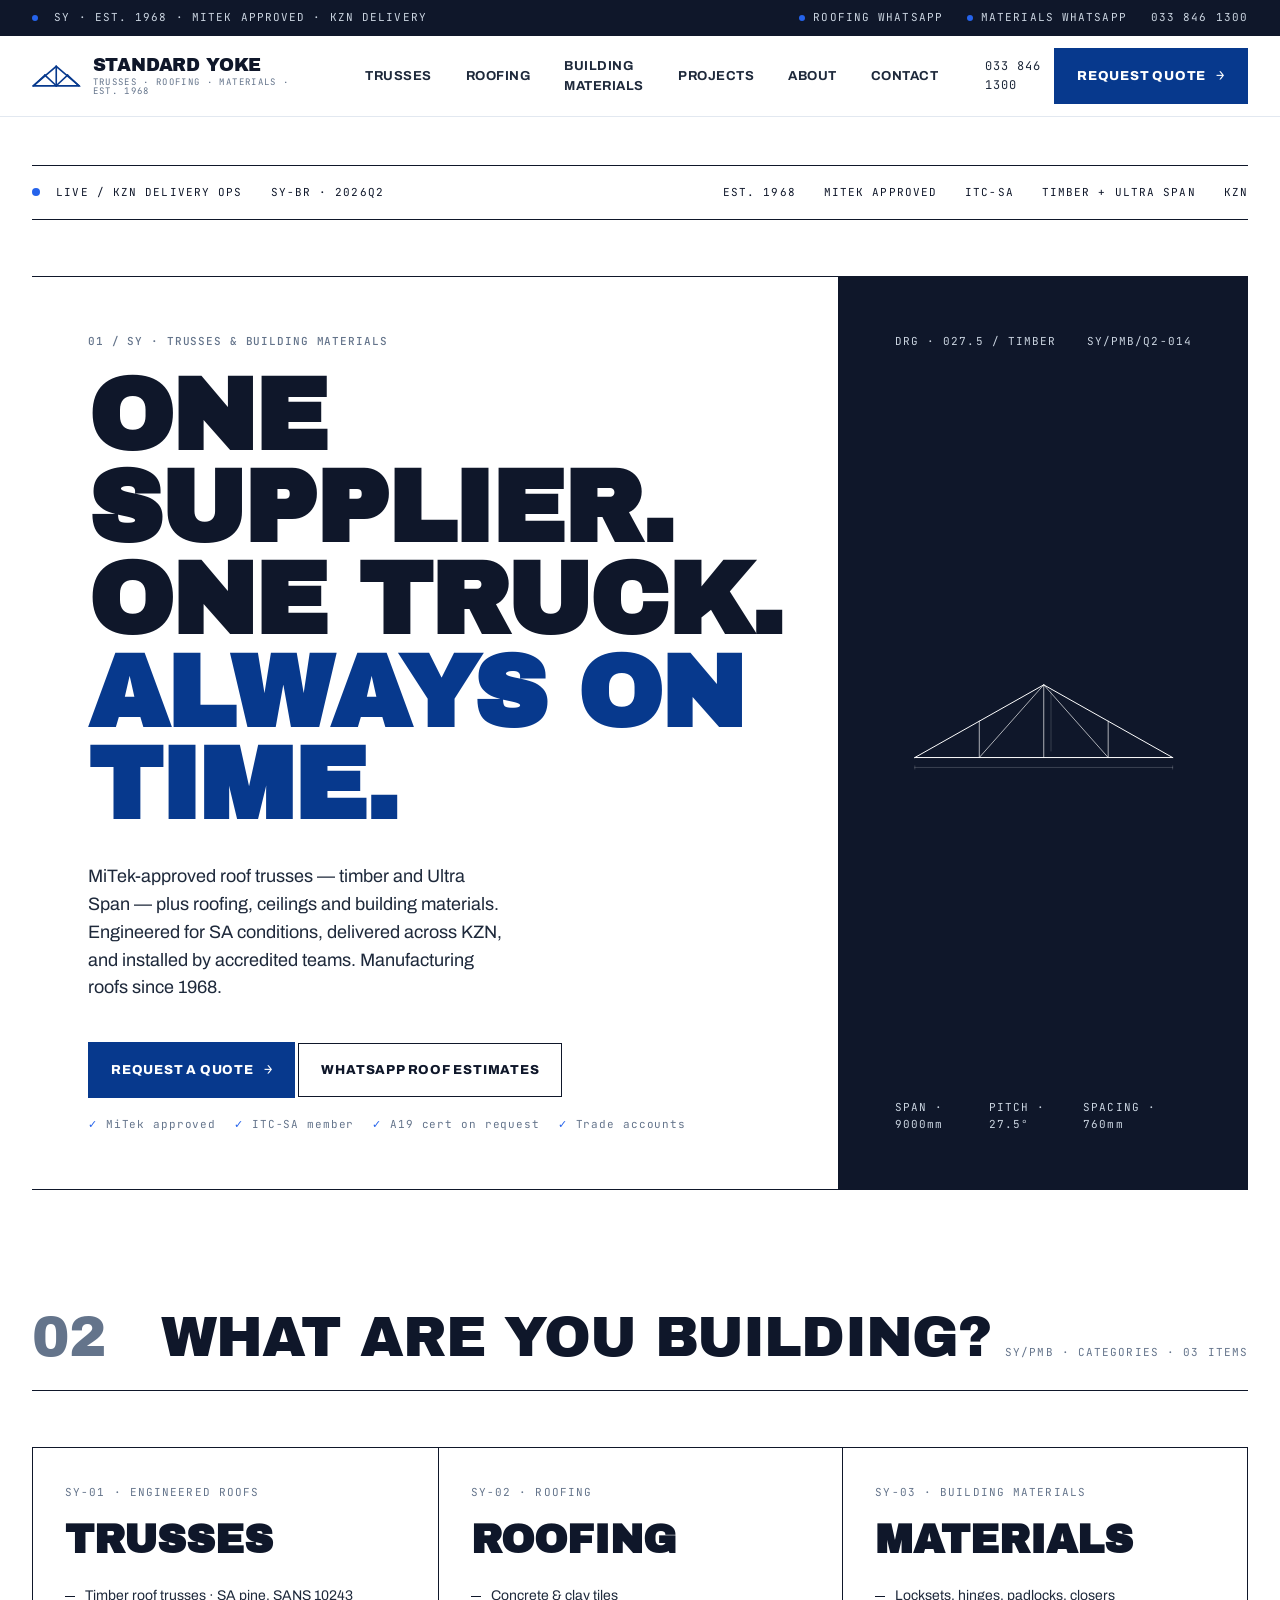
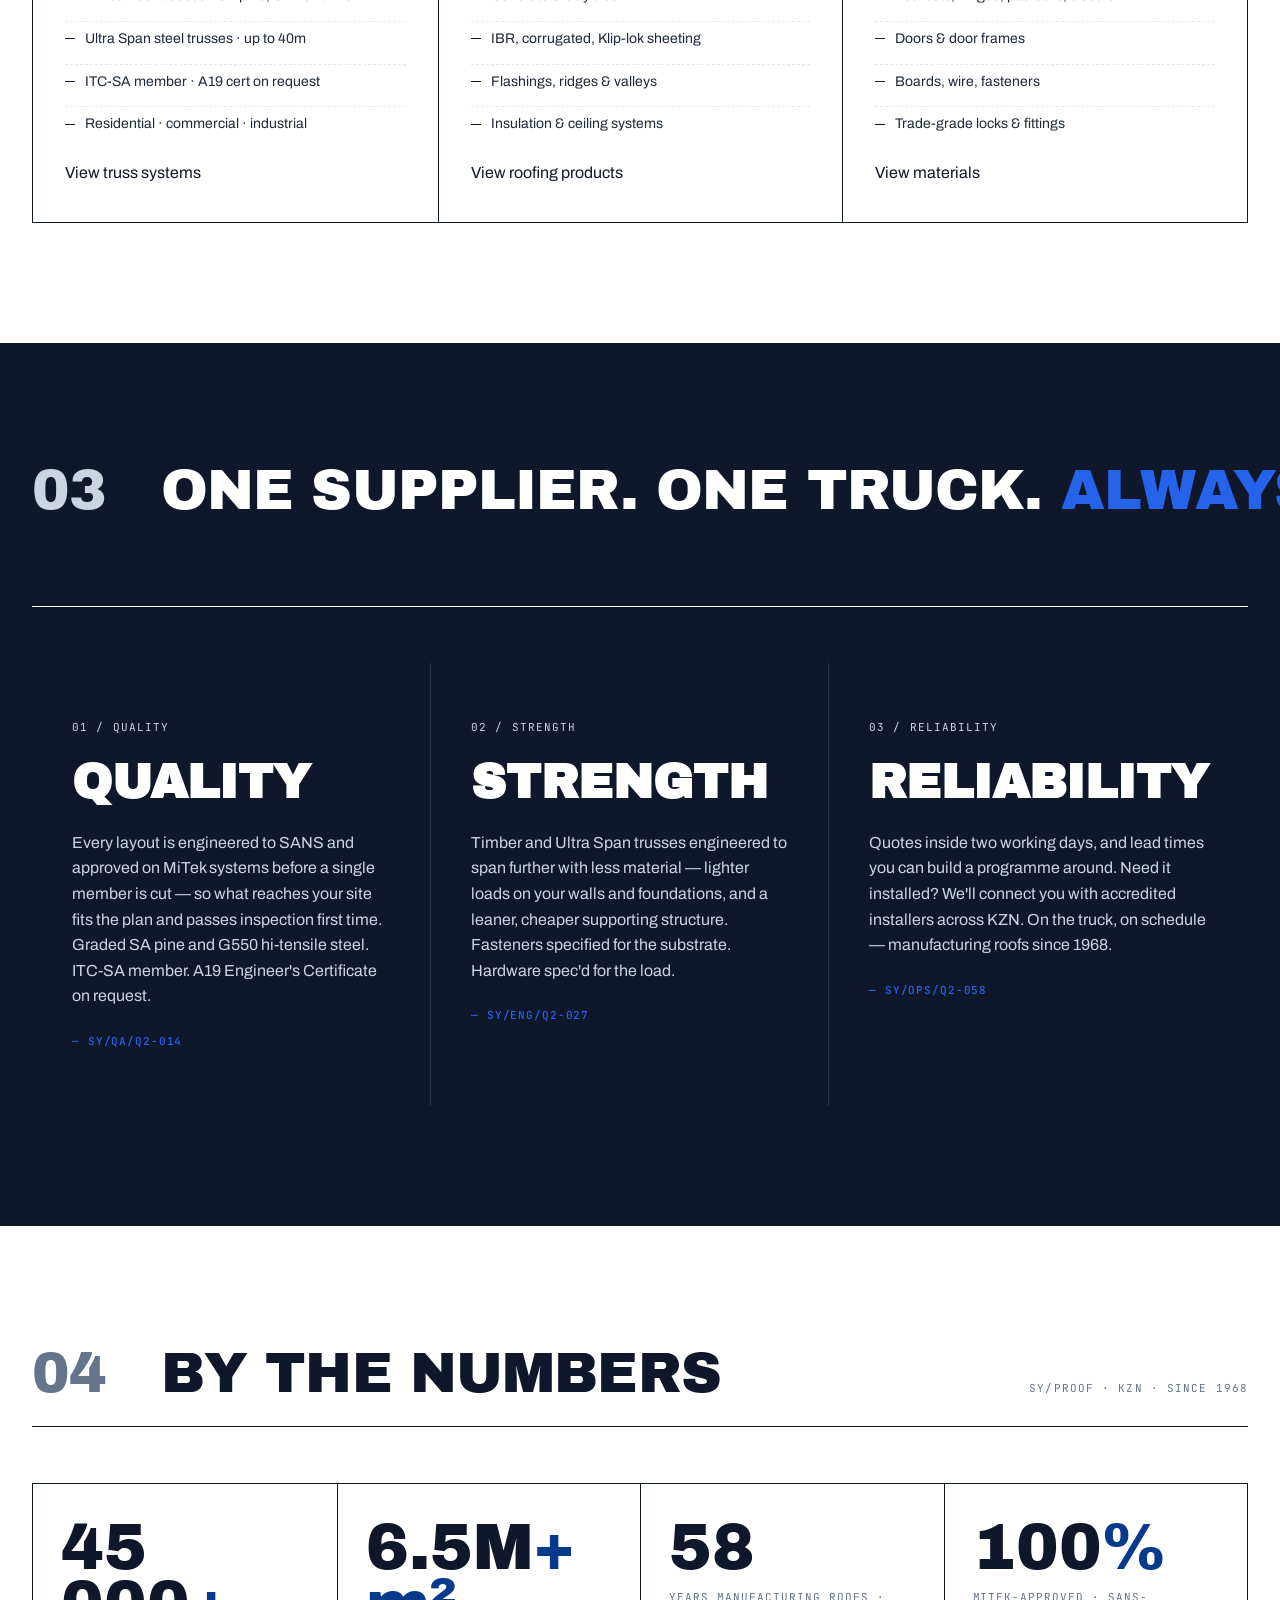
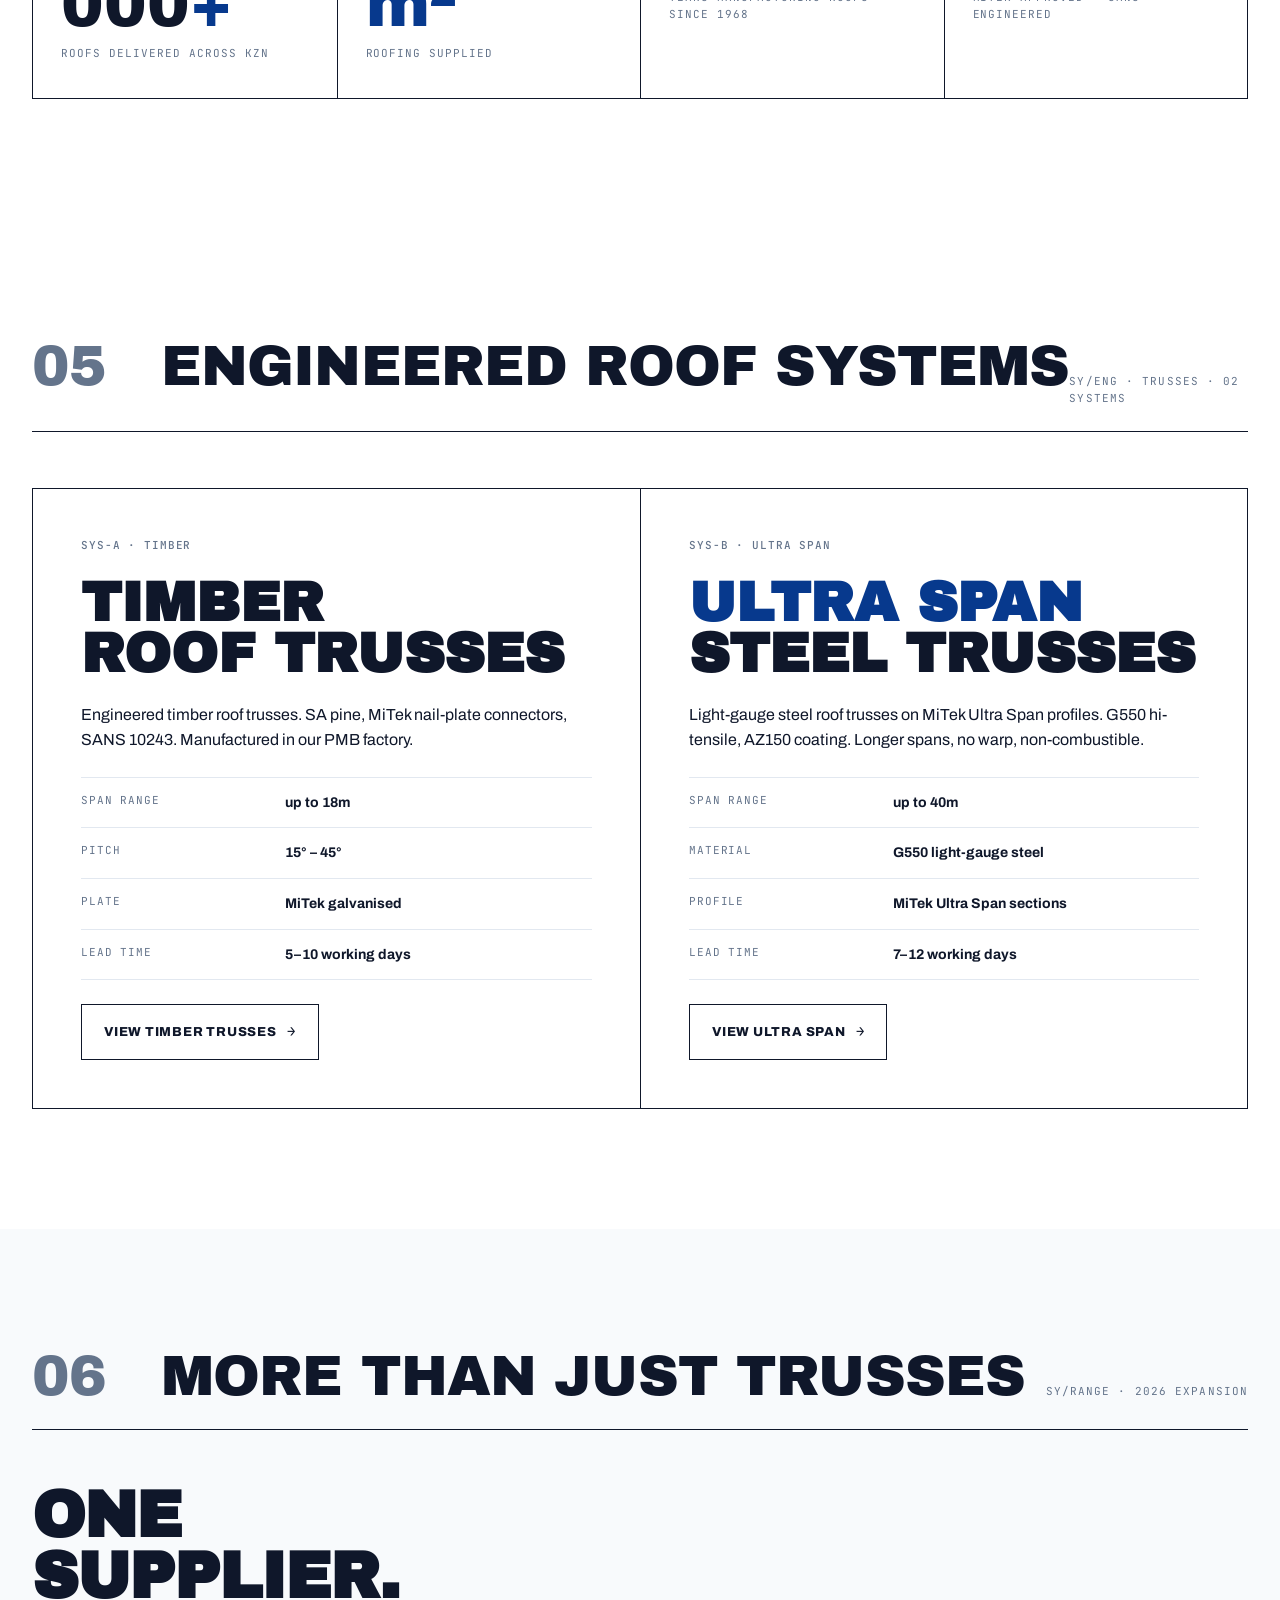
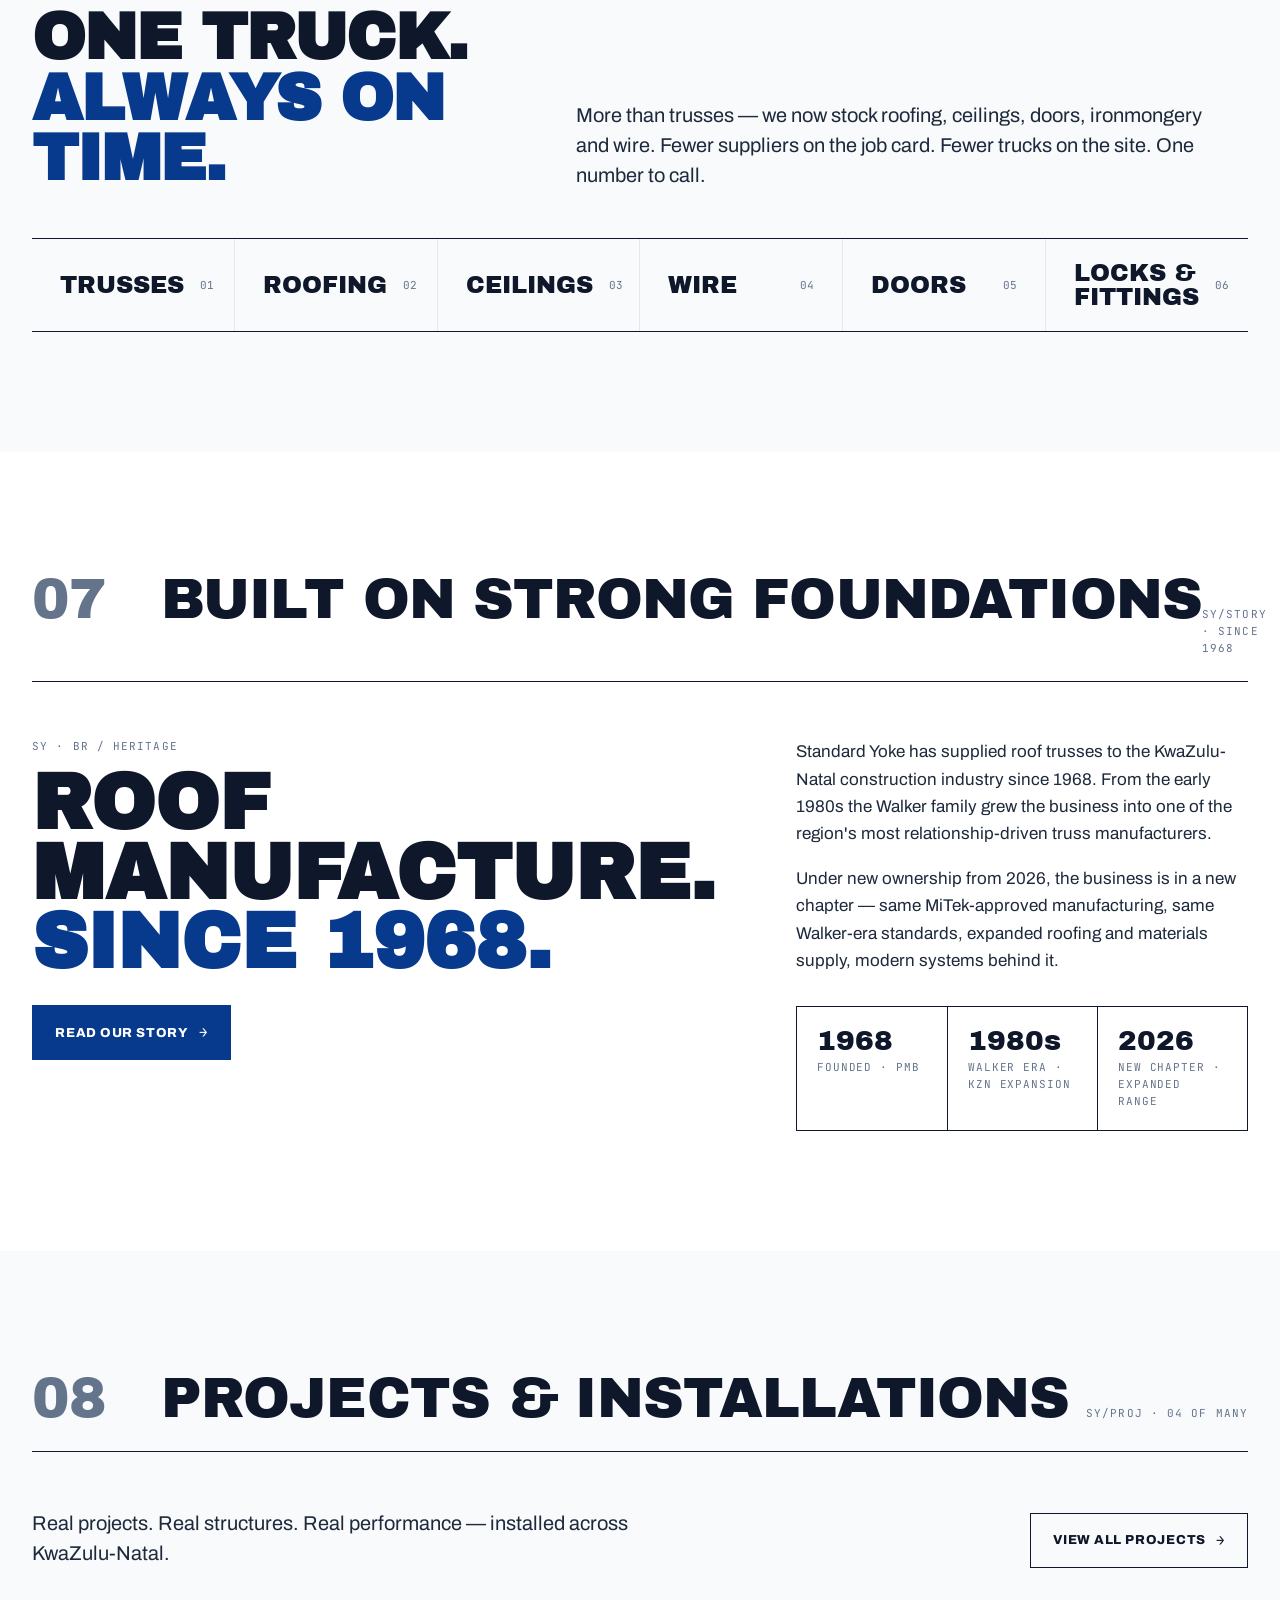
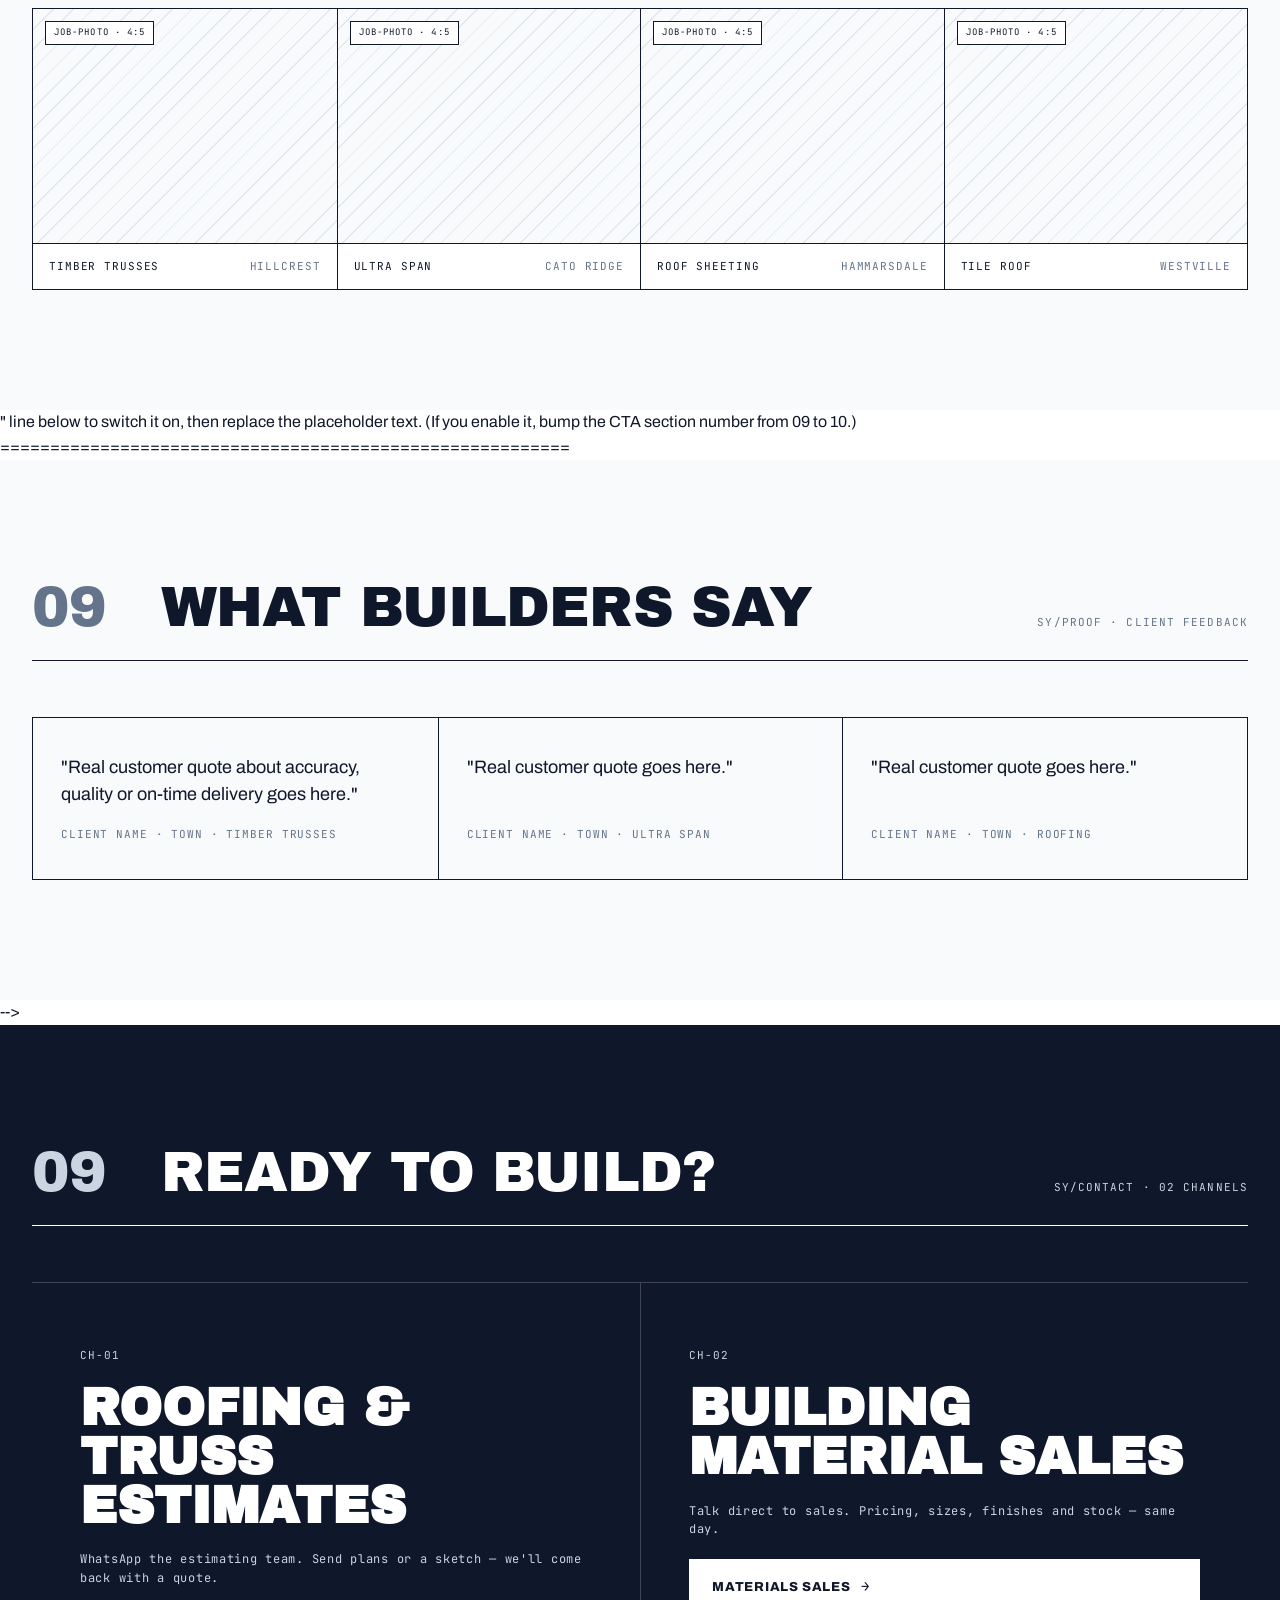
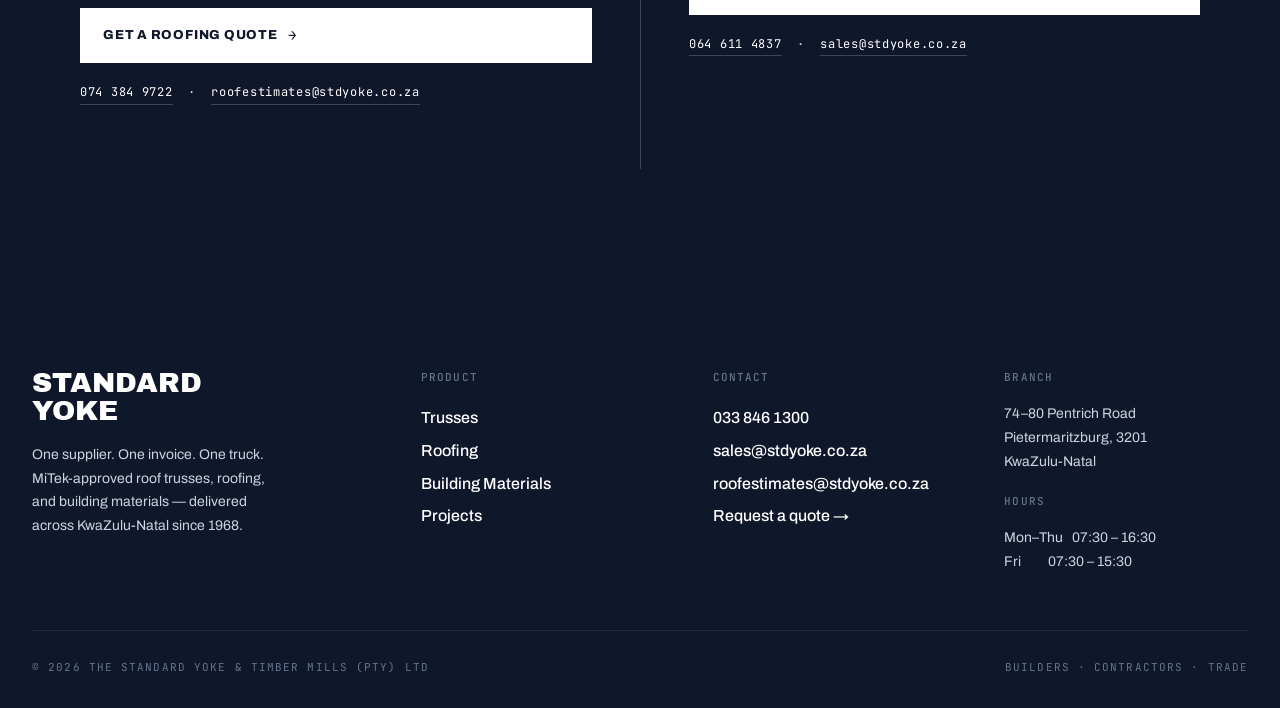
==== commit 55f6316f: "Add files via upload Refine site copy + SEO" ====
--- a/index.html
+++ b/index.html
@@ -3,8 +3,17 @@
 <head>
 <meta charset="utf-8">
 <meta name="viewport" content="width=device-width,initial-scale=1">
-<title>Standard Yoke · Trusses & Building Materials · KZN since 1968</title>
-<meta name="description" content="MiTek-approved timber and Ultra Span roof trusses, roofing, and building materials. One supplier. One invoice. One truck. KwaZulu-Natal.">
+<title>Roof Trusses & Building Materials in KZN | Standard Yoke</title>
+<meta name="description" content="MiTek-approved timber & Ultra Span roof trusses, roofing and building materials — manufactured in Pietermaritzburg and delivered across KwaZulu-Natal since 1968.">
+<meta property="og:type" content="website">
+<meta property="og:site_name" content="Standard Yoke">
+<meta property="og:title" content="Roof Trusses & Building Materials in KZN | Standard Yoke">
+<meta property="og:description" content="MiTek-approved timber & Ultra Span roof trusses, roofing and building materials, delivered across KwaZulu-Natal since 1968.">
+<meta property="og:locale" content="en_ZA">
+<meta name="twitter:card" content="summary_large_image">
+<!-- After your domain is live, add these for rich WhatsApp/Facebook/Instagram link previews: -->
+<!-- <meta property="og:url" content="https://YOURDOMAIN/"> -->
+<!-- <meta property="og:image" content="https://YOURDOMAIN/og-image.jpg"> (1200x630, under 5MB) -->
 <link rel="preconnect" href="https://fonts.googleapis.com">
 <link rel="preconnect" href="https://fonts.gstatic.com" crossorigin>
 <link href="https://fonts.googleapis.com/css2?family=Archivo:wght@400;500;600;700;800&family=Archivo+Black&family=JetBrains+Mono:wght@400;500;600&display=swap" rel="stylesheet">
@@ -448,8 +457,9 @@
             </h1>
             <p class="sub" style="margin-top:32px">
               MiTek-approved roof trusses — timber and Ultra Span — plus roofing,
-              ceilings and building materials. Engineered for SA conditions.
-              Delivered across KZN since 1968.
+              ceilings and building materials. Engineered for SA conditions,
+              delivered across KZN, and installed by accredited teams.
+              Manufacturing roofs since 1968.
             </p>
           </div>
           <div>
@@ -545,21 +555,48 @@
       <div class="pillar">
         <div class="ix">01 / QUALITY</div>
         <h3>Quality</h3>
-        <p>MiTek-approved manufacturing. ITC-SA member. Graded SA pine and G550 hi-tensile steel. SANS-compliant engineering on every truss layout. A19 Engineer's Certificate available on request.</p>
+        <p>Every layout is engineered to SANS and approved on MiTek systems before a single member is cut — so what reaches your site fits the plan and passes inspection first time. Graded SA pine and G550 hi-tensile steel. ITC-SA member. A19 Engineer's Certificate on request.</p>
         <div class="mono" style="color:var(--sky)">— SY/QA/Q2-014</div>
       </div>
       <div class="pillar">
         <div class="ix">02 / STRENGTH</div>
         <h3>Strength</h3>
-        <p>Timber and Ultra Span trusses engineered to span further with less material. Fasteners specified for the substrate. Hardware spec'd for the load.</p>
+        <p>Timber and Ultra Span trusses engineered to span further with less material — lighter loads on your walls and foundations, and a leaner, cheaper supporting structure. Fasteners specified for the substrate. Hardware spec'd for the load.</p>
         <div class="mono" style="color:var(--sky)">— SY/ENG/Q2-027</div>
       </div>
       <div class="pillar">
         <div class="ix">03 / RELIABILITY</div>
         <h3>Reliability</h3>
-        <p>Quotes inside two working days. Lead times you can plan a site against. On the truck. On schedule. Across KZN since 1968.</p>
+        <p>Quotes inside two working days, and lead times you can build a programme around. Need it installed? We'll connect you with accredited installers across KZN. On the truck, on schedule — manufacturing roofs since 1968.</p>
         <div class="mono" style="color:var(--sky)">— SY/OPS/Q2-058</div>
       </div>
+    </div>
+  </div>
+</section>
+
+<!-- =========================================================
+     By the numbers — proof band
+     ========================================================= -->
+<style>
+.sy-stats { display:grid; grid-template-columns:repeat(4,1fr); gap:0; border:1px solid var(--ink); margin-top:8px; }
+.sy-stats .s { padding:36px 28px; border-left:1px solid var(--ink); display:flex; flex-direction:column; gap:12px; }
+.sy-stats .s:first-child { border-left:0; }
+.sy-stats .s .n { font-family:var(--f-display); font-size:clamp(40px,5.2vw,64px); line-height:.88; color:var(--ink); }
+.sy-stats .s .n .u { color:var(--yoke); }
+.sy-stats .s .l { font-family:var(--f-mono); font-size:11px; letter-spacing:.09em; text-transform:uppercase; color:var(--mute); }
+@media (max-width:760px){ .sy-stats{ grid-template-columns:1fr 1fr; } .sy-stats .s:nth-child(3){ border-left:0; } .sy-stats .s:nth-child(n+3){ border-top:1px solid var(--ink); } }
+</style>
+<section data-screen-label="By the numbers">
+  <div class="container">
+    <div class="section-head">
+      <div class="num"><span>04</span> &nbsp; BY THE NUMBERS</div>
+      <div class="meta">SY/PROOF · KZN · SINCE 1968</div>
+    </div>
+    <div class="sy-stats">
+      <div class="s"><div class="n">45 000<span class="u">+</span></div><div class="l">Roofs delivered across KZN</div></div>
+      <div class="s"><div class="n">6.5M<span class="u">+ m²</span></div><div class="l">Roofing supplied</div></div>
+      <div class="s"><div class="n">58</div><div class="l">Years manufacturing roofs · since 1968</div></div>
+      <div class="s"><div class="n">100<span class="u">%</span></div><div class="l">MiTek-approved · SANS-engineered</div></div>
     </div>
   </div>
 </section>
@@ -570,7 +607,7 @@
 <section data-screen-label="Systems">
   <div class="container">
     <div class="section-head">
-      <div class="num"><span>04</span> &nbsp; ENGINEERED ROOF SYSTEMS</div>
+      <div class="num"><span>05</span> &nbsp; ENGINEERED ROOF SYSTEMS</div>
       <div class="meta">SY/ENG · TRUSSES · 02 SYSTEMS</div>
     </div>
 
@@ -609,13 +646,13 @@
 <section class="surface--snow" data-screen-label="Range">
   <div class="container">
     <div class="section-head">
-      <div class="num"><span>05</span> &nbsp; MORE THAN JUST TRUSSES</div>
+      <div class="num"><span>06</span> &nbsp; MORE THAN JUST TRUSSES</div>
       <div class="meta">SY/RANGE · 2026 EXPANSION</div>
     </div>
 
     <div style="display:grid;grid-template-columns:5fr 7fr;gap:64px;align-items:end;margin-bottom:48px">
       <div>
-        <h2 class="h1" style="margin:0">One supplier.<br>One invoice.<br><span style="color:var(--yoke)">One truck.</span></h2>
+        <h2 class="h1" style="margin:0">One supplier.<br>One truck.<br><span style="color:var(--yoke)">Always on time.</span></h2>
       </div>
       <p class="lead">More than trusses — we now stock roofing, ceilings, doors, ironmongery and wire. Fewer suppliers on the job card. Fewer trucks on the site. One number to call.</p>
     </div>
@@ -637,7 +674,7 @@
 <section data-screen-label="About">
   <div class="container">
     <div class="section-head">
-      <div class="num"><span>06</span> &nbsp; BUILT ON STRONG FOUNDATIONS</div>
+      <div class="num"><span>07</span> &nbsp; BUILT ON STRONG FOUNDATIONS</div>
       <div class="meta">SY/STORY · SINCE 1968</div>
     </div>
 
@@ -666,7 +703,7 @@
 <section class="surface--snow" data-screen-label="Projects">
   <div class="container">
     <div class="section-head">
-      <div class="num"><span>07</span> &nbsp; PROJECTS &amp; INSTALLATIONS</div>
+      <div class="num"><span>08</span> &nbsp; PROJECTS &amp; INSTALLATIONS</div>
       <div class="meta">SY/PROJ · 04 OF MANY</div>
     </div>
 
@@ -695,6 +732,36 @@
     </div>
   </div>
 </section>
+
+<!-- =========================================================
+     TESTIMONIALS — READY TO USE (currently hidden)
+     When you have 2–3 real customer quotes, delete this opening
+     comment line and the closing "-->" line below to switch it on,
+     then replace the placeholder text. (If you enable it, bump the
+     CTA section number from 09 to 10.)
+     =========================================================
+<style>
+.sy-quotes{ display:grid; grid-template-columns:repeat(3,1fr); gap:0; border:1px solid var(--ink); }
+.sy-quotes .q{ padding:36px 28px; border-left:1px solid var(--ink); display:flex; flex-direction:column; gap:18px; }
+.sy-quotes .q:first-child{ border-left:0; }
+.sy-quotes .q blockquote{ font-size:18px; line-height:1.5; color:var(--ink); margin:0; }
+.sy-quotes .q .by{ font-family:var(--f-mono); font-size:11px; letter-spacing:.08em; text-transform:uppercase; color:var(--mute); margin-top:auto; }
+@media (max-width:760px){ .sy-quotes{ grid-template-columns:1fr; } .sy-quotes .q{ border-left:0; border-top:1px solid var(--ink); } .sy-quotes .q:first-child{ border-top:0; } }
+</style>
+<section class="surface--snow" data-screen-label="Testimonials">
+  <div class="container">
+    <div class="section-head">
+      <div class="num"><span>09</span> &nbsp; WHAT BUILDERS SAY</div>
+      <div class="meta">SY/PROOF · CLIENT FEEDBACK</div>
+    </div>
+    <div class="sy-quotes">
+      <div class="q"><blockquote>"Real customer quote about accuracy, quality or on-time delivery goes here."</blockquote><div class="by">Client name · Town · Timber trusses</div></div>
+      <div class="q"><blockquote>"Real customer quote goes here."</blockquote><div class="by">Client name · Town · Ultra Span</div></div>
+      <div class="q"><blockquote>"Real customer quote goes here."</blockquote><div class="by">Client name · Town · Roofing</div></div>
+    </div>
+  </div>
+</section>
+-->
 
 <!-- =========================================================
      CTA — Two channels
@@ -702,7 +769,7 @@
 <section class="surface--ink" data-screen-label="CTA">
   <div class="container">
     <div class="section-head" style="border-color:var(--white)">
-      <div class="num"><span style="color:var(--hair-2)">08</span> &nbsp; <span style="color:var(--white)">READY TO BUILD?</span></div>
+      <div class="num"><span style="color:var(--hair-2)">09</span> &nbsp; <span style="color:var(--white)">READY TO BUILD?</span></div>
       <div class="meta" style="color:var(--hair-2)">SY/CONTACT · 02 CHANNELS</div>
     </div>
 
